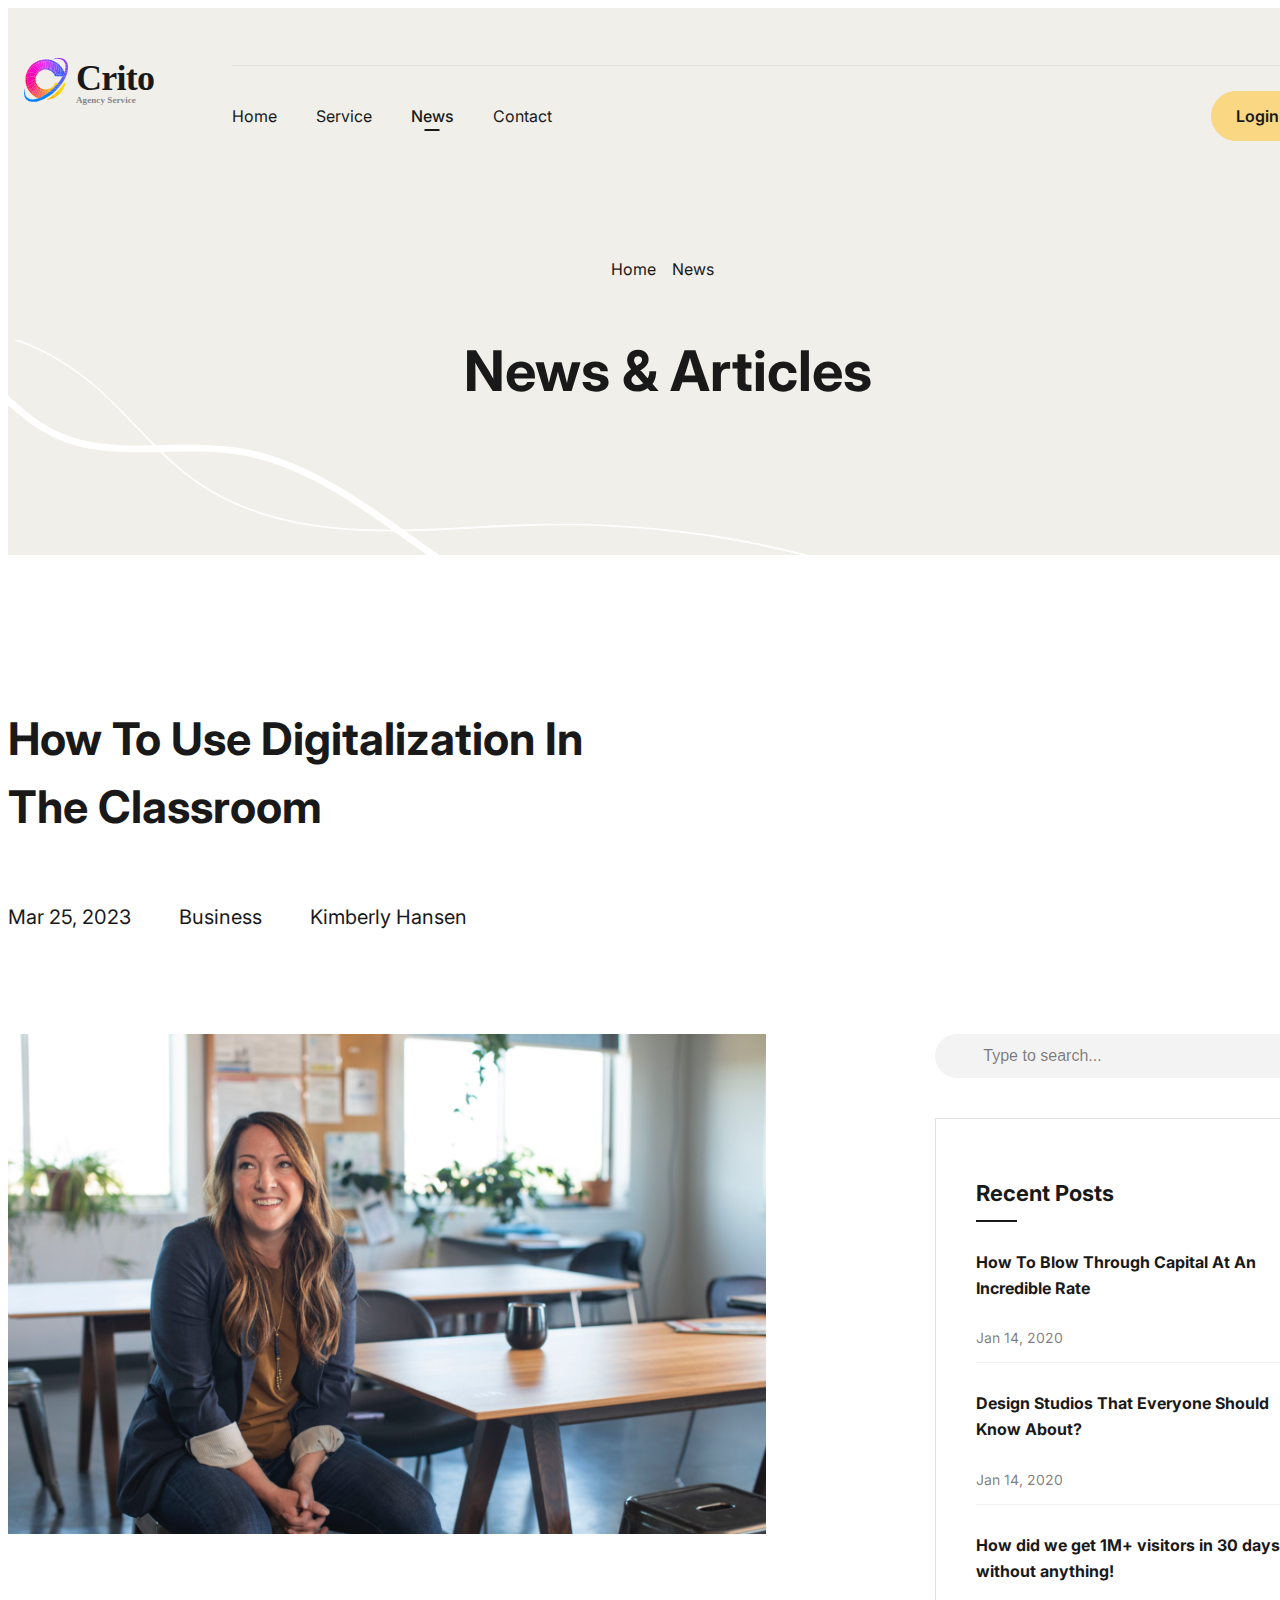
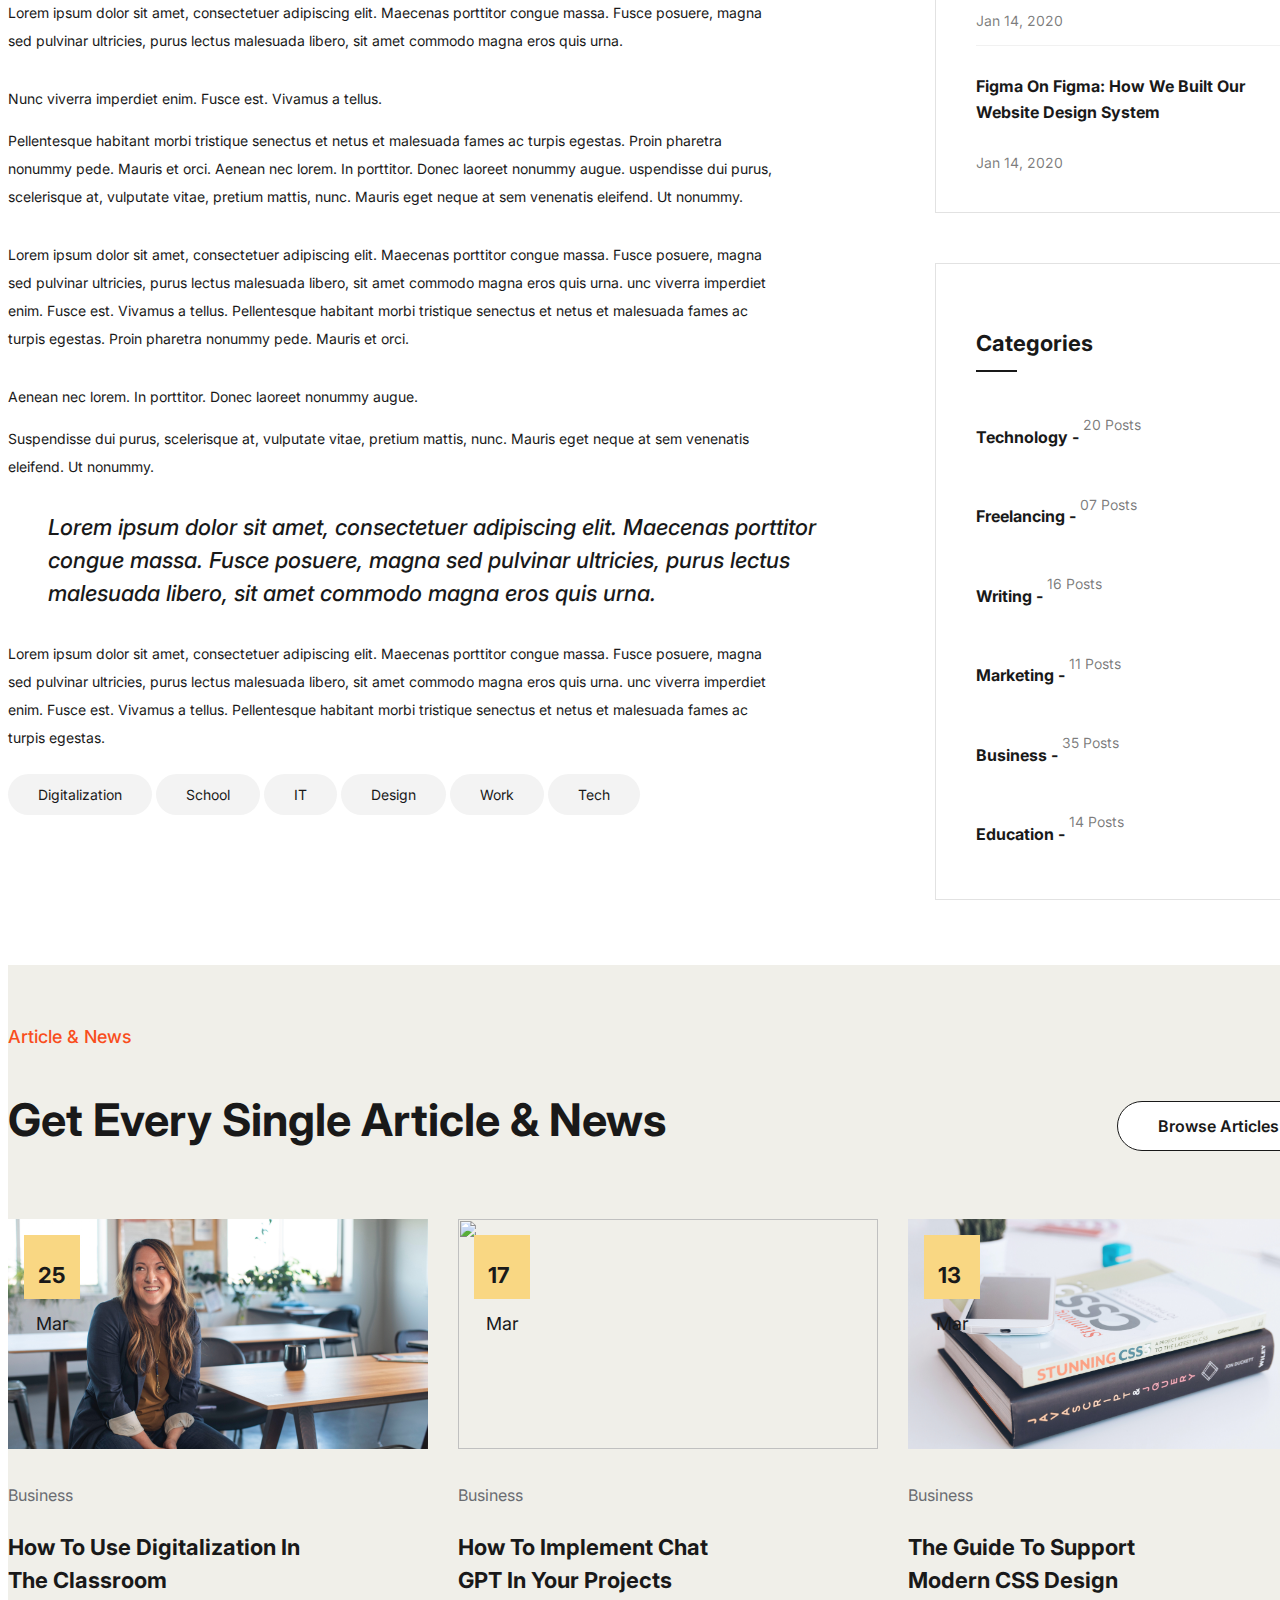
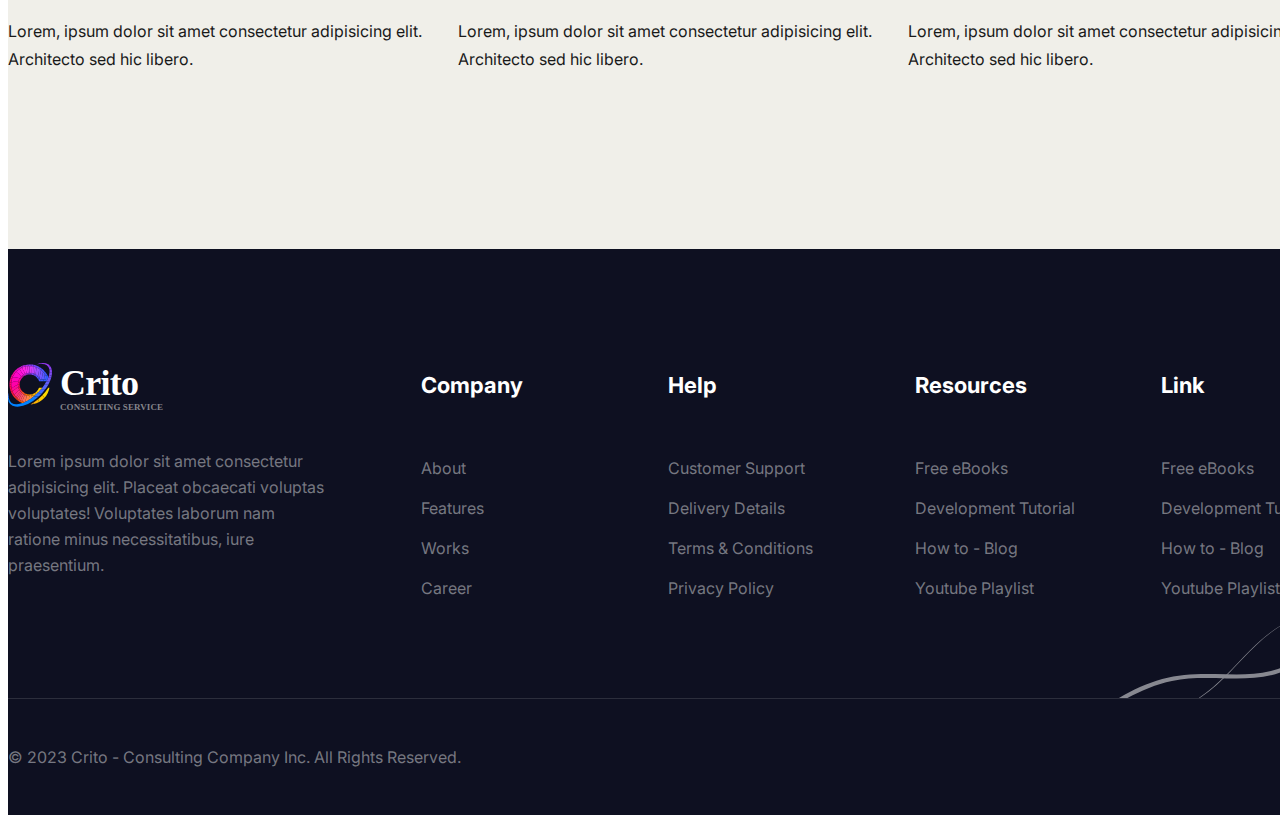
==== html/25-mar-article.html @ 427573bf "Några ändringar i home.html, större delen av news.html och 25-mar-article.html gjord, påbörjan av co" ====
<!DOCTYPE html>
<html lang="sv-se">
<head>
    <meta charset="UTF-8">
    <meta name="viewport" content="width=device-width, initial-scale=1.0">
    <script src="https://kit.fontawesome.com/41c8b474e2.js" crossorigin="anonymous"></script>
    <link href="https://cdn.jsdelivr.net/npm/bootstrap@5.3.2/dist/css/bootstrap.min.css" rel="stylesheet" integrity="sha384-T3c6CoIi6uLrA9TneNEoa7RxnatzjcDSCmG1MXxSR1GAsXEV/Dwwykc2MPK8M2HN" crossorigin="anonymous">
    <script src="https://cdn.jsdelivr.net/npm/bootstrap@5.3.2/dist/js/bootstrap.bundle.min.js" integrity="sha384-C6RzsynM9kWDrMNeT87bh95OGNyZPhcTNXj1NW7RuBCsyN/o0jlpcV8Qyq46cDfL" crossorigin="anonymous"></script>    
    <link href="/css/style.css" rel="stylesheet">
    <title>Crito</title>
</head>
<body>
    <div class="wrapper-grid">

        <!-- Header section -->
        <header>
            <div class="container">
                <a href="home.html"><img src="/images/logotype.svg"></a>
                <button class="menu-bars"><i class="fa-solid fa-bars-staggered"></i></button>
                <div class="menu">
                    <div class="top-menu">
                        <div class="contact-information">
                            <div class="contact-box">
                                <i class="fa-regular fa-phone-volume"></i>
                                +46 (8) 121 470 50
                            </div>
                            <div class="contact-box">
                                <i class="fa-regular fa-envelope"></i>
                                info@crito.com
                            </div>
                            <div class="contact-box last">
                                <i class="fa-regular fa-location-dot"></i>
                                Sveavägen 31, 111 34 STOCKHOLM
                            </div>
                        </div>
                        <div class="social-media">
                            <a href="https://facebook.com" target="blank"><i class="fa-brands fa-facebook"></i></a>
                            <a href="https://twitter.com" target="blank"><i class="fa-brands fa-x-twitter"></i></a>
                            <a href="https://instagram.com" target="blank"><i class="fa-brands fa-instagram"></i></a>
                            <a href="https://linkedin.com" target="blank"><i class="fa-brands fa-linkedin"></i></a>
                        </div>
                    </div>
                    <div class="main-menu">
                        <nav>
                            <a href="home.html">Home</a>
                            <a href="service.html">Service</a>
                            <a class="active" href="news.html">News</a>
                            <a href="contact.html">Contact</a>
                        </nav>
                        <a class="btn-yellow" href="login.html">Login <i class="fa-regular fa-arrow-up-right"></i></a>
                    </div>
                </div>
            </div>
        </header>

        <main>

            <section class="breadcrumb">
                <img class="background-lines" src="/images/background-lines.svg" alt="">
                <nav>
                    <a href="home.html">Home</a>
                    <a href="news.html">News</a>
                </nav>
                <h1>News & Articles</h1>
            </section>

            <section class="article">
                <div class="container">
                    <h1>How To Use Digitalization In The Classroom</h1>

                    <div class="article-info">
                        <h4>Mar 25, 2023</h4>
                        <i class="fa-solid fa-circle"></i>
                        <h4>Business</h4>
                        <i class="fa-solid fa-circle"></i>
                        <h4>Kimberly Hansen</h4>
                    </div>

                    <div class="article-blog">
                        <div class="article-left">
                            <img src="/images/linkedin-sales-solutions-Mis5fyJi7Q0-unsplash.jpg" alt="">
                            <p>Lorem ipsum dolor sit amet, consectetuer adipiscing elit. Maecenas porttitor congue massa. Fusce posuere, magna sed pulvinar ultricies, purus lectus malesuada libero, sit amet commodo magna eros quis urna.</p>
                            <p class="nospace">Nunc viverra imperdiet enim. Fusce est. Vivamus a tellus.</p>
                            <p>Pellentesque habitant morbi tristique senectus et netus et malesuada fames ac turpis egestas. Proin pharetra nonummy pede. Mauris et orci. Aenean nec lorem. In porttitor. Donec laoreet nonummy augue. uspendisse dui purus, scelerisque at, vulputate vitae, pretium mattis, nunc. Mauris eget neque at sem venenatis eleifend. Ut nonummy.</p>
                            <p>Lorem ipsum dolor sit amet, consectetuer adipiscing elit. Maecenas porttitor congue massa. Fusce posuere, magna sed pulvinar ultricies, purus lectus malesuada libero, sit amet commodo magna eros quis urna. unc viverra imperdiet enim. Fusce est. Vivamus a tellus. Pellentesque habitant morbi tristique senectus et netus et malesuada fames ac turpis egestas. Proin pharetra nonummy pede. Mauris et orci.</p>
                            <p class="nospace">Aenean nec lorem. In porttitor. Donec laoreet nonummy augue.</p>
                            <p>Suspendisse dui purus, scelerisque at, vulputate vitae, pretium mattis, nunc. Mauris eget neque at sem venenatis eleifend. Ut nonummy.</p>
                            <div class="citat">
                                <i class="fa-sharp fa-solid fa-quote-left fa-flip-vertical"></i>
                                <h2>Lorem ipsum dolor sit amet, consectetuer adipiscing elit. Maecenas porttitor congue massa. Fusce posuere, magna sed pulvinar ultricies, purus lectus malesuada libero, sit amet commodo magna eros quis urna.</h2>
                            </div>
                            <p>Lorem ipsum dolor sit amet, consectetuer adipiscing elit. Maecenas porttitor congue massa. Fusce posuere, magna sed pulvinar ultricies, purus lectus malesuada libero, sit amet commodo magna eros quis urna. unc viverra imperdiet enim. Fusce est. Vivamus a tellus. Pellentesque habitant morbi tristique senectus et netus et malesuada fames ac turpis egestas.</p>
                            <div class="tags">
                                <a class="btn-grey" href="#">Digitalization</a>
                                <a class="btn-grey" href="#">School</a>
                                <a class="btn-grey" href="#">IT</a>
                                <a class="btn-grey" href="#">Design</a>
                                <a class="btn-grey" href="#">Work</a>
                                <a class="btn-grey" href="#">Tech</a>
                            </div>
                        </div>
                        
                        <div class="article-right">
                            <form class="searchbox">
                                <i class="fa-sharp fa-solid fa-magnifying-glass"></i>
                                <input type="text" placeholder="Type to search...">
                            </form>

                            <div class="recent-box">
                                <h2>Recent Posts</h2>
                                <div class="line"></div>
                                <div class="post">
                                    <h5>How To Blow Through Capital At An Incredible Rate</h5>
                                    <p>Jan 14, 2020</p>
                                </div>
                                <div class="post">
                                    <h5>Design Studios That Everyone Should Know About?</h5>
                                    <p>Jan 14, 2020</p>
                                </div>
                                <div class="post">
                                    <h5>How did we get 1M+ visitors in 30 days without anything!</h5>
                                    <p>Jan 14, 2020</p>
                                </div>
                                <div class="post last">
                                    <h5>Figma On Figma: How We Built Our Website Design System</h5>
                                    <p>Jan 14, 2020</p>
                                </div>
                            </div>

                            <div class="categories-box">
                                <h2>Categories</h2>
                                <div class="line"></div>
                                <div class="category">
                                    <h5>Technology -</h5>
                                    <p>20 Posts</p>
                                </div>
                                <div class="category">
                                    <h5>Freelancing -</h5>
                                    <p>07 Posts</p>
                                </div>
                                <div class="category">
                                    <h5>Writing -</h5>
                                    <p>16 Posts</p>
                                </div>
                                <div class="category">
                                    <h5>Marketing -</h5>
                                    <p>11 Posts</p>
                                </div>
                                <div class="category">
                                    <h5>Business -</h5>
                                    <p>35 Posts</p>
                                </div>
                                <div class="category">
                                    <h5>Education -</h5>
                                    <p>14 Posts</p>
                                </div>

                            </div>
                        </div>
                    </div>
                </div>
            </section>

            <section class="article-news">
                <div class="container">
                    <h3>Article & News</h3>
                    <div class="browse">
                        <h1>Get Every Single Article & News</h1>
                        <a class="btn-transparent" href="news.html" target="blank">Browse Articles<i class="fa-regular fa-arrow-up-right"></i></a>
                    </div>
    
                    <div class="articles">
                        <a href="25-mar-article.html"><div class="news">
                            <div class="img-date">
                                <div class="image">
                                    <img src="/images/linkedin-sales-solutions-Mis5fyJi7Q0-unsplash.jpg" alt="">
                                </div>
                                <div class="date-box">
                                    <div class="date">
                                        <h2>25</h2>
                                        <p>Mar</p>
                                    </div>
                                </div>
                            </div>
                            <h4>Business</h4>
                            <h2>How To Use Digitalization In The Classroom</h2>
                            <p>Lorem, ipsum dolor sit amet consectetur adipisicing elit. Architecto sed hic libero.</p>
                        </div></a>
    
                        <a href="25-mar-article.html"><div class="news">
                             <div class="img-date">
                                <div class="image">
                                    <img src="/images/emiliano-vittoriosi-vEN1bsdSjxM-unsplash.jpg" alt="">
                                </div>
                                <div class="date-box">
                                    <div class="date">
                                        <h2>17</h2>
                                        <p>Mar</p>
                                    </div>
                                </div>
                            </div>
                            <h4>Business</h4>
                            <h2>How To Implement Chat GPT In Your Projects</h2>
                            <p>Lorem, ipsum dolor sit amet consectetur adipisicing elit. Architecto sed hic libero.</p>
                        </div></a>
    
                        <a href="25-mar-article.html"><div class="news">
                             <div class="img-date">
                                <div class="image">
                                    <img src="/images/kobu-agency-ipARHaxETRk-unsplash.jpg" alt="">
                                </div>
                                <div class="date-box">
                                    <div class="date">
                                        <h2>13</h2>
                                        <p>Mar</p>
                                    </div>
                                </div>
                            </div>
                            <h4>Business</h4>
                            <h2>The Guide To Support Modern CSS Design</h2>
                            <p>Lorem, ipsum dolor sit amet consectetur adipisicing elit. Architecto sed hic libero.</p>
                        </div></a>
                    </div>
    
                    <div class="dots">
                        <a class="active" href="#"><i class="fa-solid fa-circle"></i></a>
                        <a href="#"><i class="fa-solid fa-circle"></i></a>
                        <a href="#"><i class="fa-solid fa-circle"></i></a>
                        <a href="#"><i class="fa-solid fa-circle"></i></a>
                        <a href="#"><i class="fa-solid fa-circle"></i></a>
                    </div>
    
                </div>
            </section>

        </main>
        
        <footer>
            <div class="top-menu">
                <img class="background-lines" src="/images/background-lines-white-right.svg" alt="">
                <div class="container">
                    <div class="info">
                        <a href="home.html"><img src="/images/logotype-white.svg" alt=""></a>
                        <p>Lorem ipsum dolor sit amet consectetur adipisicing elit. Placeat obcaecati voluptas voluptates! Voluptates laborum nam ratione minus necessitatibus, iure praesentium.</p>
                    </div>

                    <div class="links">
                        <h2>Company</h2>
                        <a href="#">About</a>
                        <a href="#">Features</a>
                        <a href="#">Works</a>
                        <a href="#">Career</a>
                    </div>

                    <div class="links">
                        <h2>Help</h2>
                        <a href="#">Customer Support</a>
                        <a href="#">Delivery Details</a>
                        <a href="#">Terms & Conditions</a>
                        <a href="#">Privacy Policy</a>
                    </div>

                    <div class="links">
                        <h2>Resources</h2>
                        <a href="#">Free eBooks</a>
                        <a href="#">Development Tutorial</a>
                        <a href="#">How to - Blog</a>
                        <a href="#">Youtube Playlist</a>
                    </div>

                    <div class="links">
                        <h2>Link</h2>
                        <a href="#">Free eBooks</a>
                        <a href="#">Development Tutorial</a>
                        <a href="#">How to - Blog</a>
                        <a href="#">Youtube Playlist</a>
                    </div>
                </div>
            </div>

            <div class="bottom-menu">
                <div class="container">
                    <p>&copy; 2023 Crito - Consulting Company Inc. All Rights Reserved.</p>
                    <div class="social-media">
                        <a href="https://facebook.com" target="blank"><i class="fa-brands fa-facebook"></i></a>
                        <a href="https://twitter.com" target="blank"><i class="fa-brands fa-x-twitter"></i></a>
                        <a href="https://instagram.com" target="blank"><i class="fa-brands fa-instagram"></i></a>
                        <a href="https://linkedin.com" target="blank"><i class="fa-brands fa-linkedin"></i></a>
                    </div>
                </div>
            </div>
        </footer>
    </div>
</body>
</html>
---- css/style.css ----
@import url("https://fonts.googleapis.com/css2?family=Inter:wght@300;400;500;600;700;800;900&display=swap");
@import url("https://fonts.googleapis.com/css2?family=Inter:wght@300;400;500;600;700;800;900&display=swap");
html, body {
  color: #191919;
  font-family: "Inter", sans-serif;
  font-size: 16px;
  font-weight: 400;
  line-height: 1.5;
}
html h1, body h1 {
  font-size: 45px;
  font-weight: 700;
}
html h2, body h2 {
  font-size: 22px;
  font-weight: 700;
}
html h3, body h3 {
  color: #F94D1C;
  font-size: 18px;
  font-weight: 500;
}

.wrapper-grid {
  height: 100vh;
  display: grid;
  grid-template-columns: 1fr;
  grid-template-rows: auto 1fr auto;
}

.btn-yellow {
  background-color: #f9d783;
  border: 1px solid #f9d783;
  border-color: #f9d783;
  border-radius: 40px;
  color: #191919;
  text-decoration: none;
  padding: 12px 24px;
  font-weight: 600;
}
.btn-yellow i {
  margin-left: 8px;
  font-size: 0.9em;
}
.btn-yellow:hover {
  background-color: #191919;
  border-color: #191919;
  color: #f9d783;
}

.btn-transparent {
  background-color: transparent;
  border: 1px solid #191919;
  border-color: #191919;
  border-radius: 40px;
  color: #191919;
  text-decoration: none;
  padding: 14px 24px;
  font-weight: 600;
}
.btn-transparent i {
  margin-left: 8px;
  font-size: 0.9em;
}
.btn-transparent:hover {
  background-color: #191919;
  border-color: #191919;
  color: #f0efe9;
}

.btn-black {
  background-color: #191919;
  border: 1px solid #191919;
  border-color: #191919;
  border-radius: 40px;
  color: #ffffff;
  text-decoration: none;
  padding: 14px 24px;
  font-weight: 400;
}
.btn-black i {
  margin-left: 8px;
  font-size: 0.9em;
}
.btn-black:hover {
  background-color: #f9d783;
  border-color: #f9d783;
  color: #191919;
}

header {
  background-color: #f0efe9;
  padding: 16px;
}
header .container {
  display: flex;
  align-items: center;
  justify-content: space-between;
  gap: 70px;
}
header .container .menu-bars {
  border: none;
  font-size: 25px;
  background-color: transparent;
}
@media (min-width: 992px) {
  header .container .menu-bars {
    display: none;
  }
}
header .container .menu {
  display: none;
  flex: 1;
}
@media (min-width: 992px) {
  header .container .menu {
    display: block;
  }
}
header .container .menu .top-menu {
  display: flex;
  justify-content: flex-end;
  align-items: center;
  border-bottom: 1px solid rgba(25, 25, 25, 0.062745098);
  padding-bottom: 10px;
}
@media (min-width: 1400px) {
  header .container .menu .top-menu {
    justify-content: space-between;
  }
}
header .container .menu .top-menu .contact-information {
  display: none;
  align-items: center;
}
@media (min-width: 1400px) {
  header .container .menu .top-menu .contact-information {
    display: flex;
  }
}
header .container .menu .top-menu .contact-information .contact-box {
  padding-right: 30px;
  margin-right: 30px;
  border-right: 1px solid rgba(25, 25, 25, 0.062745098);
  font-family: "Inter", sans-serif;
  font-size: 15px;
  font-weight: 300;
  line-height: 25px;
  font-style: normal;
  text-align: left;
  color: #191919;
}
header .container .menu .top-menu .contact-information .contact-box i {
  margin-right: 8px;
  font-size: 1.2em;
}
header .container .menu .top-menu .contact-information .contact-box.last {
  border: none;
}
header .container .menu .top-menu .social-media a {
  color: #191919;
  font-size: 1.3rem;
  margin-left: 18px;
}
header .container .menu .top-menu .social-media a:hover {
  color: #444444;
}
header .container .menu .main-menu {
  display: flex;
  justify-content: space-between;
  align-items: center;
  padding-top: 25px;
}
header .container .menu .main-menu nav a {
  display: inline-block;
  color: #191919;
  text-decoration: none;
  margin-right: 35px;
  position: relative;
}
header .container .menu .main-menu nav a.active {
  font-weight: 500;
}
header .container .menu .main-menu nav a.active::after, header .container .menu .main-menu nav a:hover::after {
  content: "";
  position: absolute;
  height: 2px;
  width: 15px;
  background-color: #191919;
  left: 50%;
  bottom: -3px;
  transform: translate(calc(50% - 15px));
}

.showcase {
  background-color: #f0efe9;
  position: relative;
  z-index: 0;
}
.showcase .background-lines {
  position: absolute;
  bottom: 0;
  left: 0;
  z-index: -1;
}
.showcase .container {
  display: flex;
  justify-content: space-between;
  align-items: center;
}
.showcase .container .content {
  padding-top: 40px;
  padding-bottom: 40px;
  text-align: center;
}
@media (min-width: 1200px) {
  .showcase .container .content {
    text-align: start;
  }
}
.showcase .container .content h1 {
  font-weight: 700;
  font-size: 40px;
}
@media (min-width: 1200px) {
  .showcase .container .content h1 {
    font-size: 86px;
  }
}
@media (min-width: 768px) {
  .showcase .container .content h1 {
    font-size: 70px;
  }
}
.showcase .container .content p {
  font-size: 16px;
  padding-top: 20px;
  padding-bottom: 40px;
  padding-left: 10px;
  padding-right: 10px;
}
@media (min-width: 768px) {
  .showcase .container .content p {
    font-size: 20px;
    padding-left: 0;
    padding-right: 0;
  }
}
.showcase .container .content a {
  margin-right: 0px;
  display: block;
  margin-bottom: 20px;
  padding: 18px 36px;
}
@media (min-width: 1200px) {
  .showcase .container .content a {
    margin-right: 10px;
    display: inline-block;
  }
}
.showcase .container img {
  display: none;
  margin-right: -50px;
}
@media (min-width: 1200px) {
  .showcase .container img {
    display: block;
  }
}

.sponsors {
  margin-top: 72px;
}
.sponsors .container {
  display: flex;
  justify-content: space-between;
}
.sponsors img {
  width: 224px;
  height: 88px;
}

.features {
  border: 1px solid rgba(25, 25, 25, 0.1254901961);
  margin-left: 200px;
  margin-right: 200px;
  margin-bottom: 120px;
  margin-top: 80px;
  padding-top: 80px;
  padding-bottom: 80px;
}
.features .container {
  display: flex;
}
.features .container .info h1 {
  margin-top: 18px;
  margin-bottom: 60px;
  width: 80%;
}
.features .container a {
  font-weight: 400;
  width: 50;
}
.features .container .btn-yellow {
  padding: 19px 176px;
}
.features .container i {
  font-size: 14px;
}
.features .container .info-side {
  display: grid;
  grid-template-columns: repeat(2, 1fr);
  gap: 60px;
  margin-right: 100px;
}
.features .container .info-side .content-box i {
  font-size: 30px;
}
.features .container .info-side .content-box h2 {
  margin-top: 28px;
  margin-bottom: 19px;
}

.about-company {
  margin-bottom: 120px;
  display: flex;
  position: relative;
  z-index: 0;
}
.about-company .founder-box {
  width: 368px;
  height: 180px;
  background-color: #beebff;
  position: absolute;
  bottom: 40px;
  left: 300px;
  z-index: 1;
  padding: 33px 24px;
}
.about-company .founder-box .founder-info h2, .about-company .founder-box .founder-info h3 {
  display: inline;
}
.about-company .founder-box .founder-info p {
  margin-top: 20px;
  width: 100%;
}
.about-company .founder {
  margin-left: 200px;
  margin-right: 200px;
}
.about-company .founder img {
  width: 533px;
  height: 615px;
  -o-object-fit: cover;
     object-fit: cover;
  margin-left: 155px;
}
.about-company .about {
  margin-right: 220px;
}
.about-company .about h3 {
  margin-bottom: 18px;
}
.about-company .about h1 {
  margin-bottom: 37px;
  width: 90%;
}
.about-company .about p {
  line-height: 32px;
  margin-bottom: 35px;
  width: 82%;
}
.about-company .about .buttons {
  margin-top: 87px;
  display: flex;
  align-items: center;
}
.about-company .about .buttons .btn-black {
  padding: 16px 36px;
}
.about-company .about .buttons .video-btn-text {
  text-decoration: none;
  color: #191919;
  margin-left: 25px;
  display: flex;
  align-items: center;
  margin-left: 40px;
}
.about-company .about .buttons .video-btn-text i {
  font-size: 40px;
  margin-right: 16px;
}
.about-company .about .buttons .video-btn-text span {
  font-size: 16px;
}
.about-company .about .buttons .video-btn-text:hover {
  color: #444444;
}

.our-services {
  background-color: #f0efe9;
  padding-top: 120px;
  padding-bottom: 120px;
  position: relative;
  z-index: 0;
}
.our-services .background-lines {
  position: absolute;
  bottom: 0;
  right: 0;
  z-index: -1;
}
.our-services .container h1 {
  margin-top: 18px;
  width: 40%;
}
.our-services .container .info-cards {
  margin-top: 48px;
  margin-bottom: 48px;
  display: flex;
  justify-content: space-between;
}
.our-services .container .info-cards .cards {
  background-color: #FFFFFF;
  width: 308px;
  height: 333px;
  padding: 30px;
}
.our-services .container .info-cards .cards p {
  margin-top: 16px;
  margin-bottom: 40px;
  line-height: 28px;
}
.our-services .container .info-cards .cards .btn-arrow {
  background-color: #191919;
  color: #ffffff;
  font-size: 24px;
  border-radius: 50%;
  padding: 15px 23px;
  float: right;
}
.our-services .container .info-cards .cards .btn-arrow:hover {
  background-color: #f9d783;
  color: #191919;
}
.our-services .container .info-cards .cards:hover {
  background-color: #f9d783;
}
.our-services .container .info-cards .cards:hover .btn-arrow:hover {
  background-color: #ffffff;
  color: #191919;
}
.our-services .bottom {
  display: flex;
  justify-content: center;
}
.our-services .bottom .btn-transparent {
  padding: 16px 35px;
}
.our-services .bottom .btn-transparent i {
  margin-left: 15px;
  font-size: 16px;
}

.why-choose-us {
  margin-bottom: 120px;
  position: relative;
  z-index: 0;
}
.why-choose-us .background-box {
  width: 1057px;
  height: 425px;
  background-color: #f0efe9;
  position: absolute;
  bottom: 0;
  right: 0;
  z-index: -1;
}
.why-choose-us .container {
  display: flex;
}
.why-choose-us .container .why {
  margin-top: 60px;
}
.why-choose-us .container .why h1 {
  margin-top: 18px;
  margin-bottom: 30px;
  width: 65%;
}
.why-choose-us .container .why .icon {
  display: flex;
  margin-top: 20px;
}
.why-choose-us .container .why .icon .text {
  margin-left: 24px;
  margin-top: 15px;
}
.why-choose-us .container .picture {
  margin-top: 90px;
}
.why-choose-us .container .picture img {
  width: 645px;
  height: 505px;
  -o-object-fit: cover;
     object-fit: cover;
}

.project-case {
  display: flex;
  flex-direction: column;
  margin-bottom: 90px;
}
.project-case .container h3, .project-case .container h1 {
  text-align: center;
}
.project-case .container h1 {
  margin-top: 18px;
  margin-bottom: 100px;
}
.project-case .container .grid {
  display: grid;
  grid-template-columns: repeat(2, 1fr);
  grid-template-rows: repeat(2, 1fr);
  row-gap: 50px;
  -moz-column-gap: 30px;
       column-gap: 30px;
}
.project-case .container .grid .content-box {
  display: flex;
  flex-direction: column;
}
.project-case .container .grid .content-box img {
  max-width: 645px;
  max-height: 311px;
  -o-object-fit: cover;
     object-fit: cover;
}
.project-case .container .grid .content-box h2 {
  margin-top: 35px;
  border-bottom: 2px solid rgba(25, 25, 25, 0.062745098);
  padding-bottom: 18px;
}
.project-case .container .grid .content-box a {
  text-decoration: none;
  color: #191919;
  align-self: flex-end;
  margin-right: 16px;
  margin-top: 35px;
}
.project-case .container .grid .content-box a i {
  margin-left: 10px;
  font-size: 14px;
}
.project-case .container .grid .content-box a:hover {
  color: #444444;
}
.project-case .btn-black {
  margin-top: 70px;
  padding: 16px 36px;
  align-self: center;
}

.meet-team {
  background-color: #f9d783;
  padding-top: 120px;
  padding-bottom: 90px;
}
.meet-team .container .browse {
  display: flex;
  justify-content: space-between;
  align-items: center;
  margin-bottom: 100px;
}
.meet-team .container .browse h1 {
  margin-top: 18px;
}
.meet-team .container .browse .btn-transparent {
  padding: 14px 40px;
}
.meet-team .container .browse .btn-transparent:hover {
  color: #f9d783;
}
.meet-team .container .team {
  display: flex;
  justify-content: space-between;
}
.meet-team .container .team .members {
  display: flex;
  flex-direction: column;
  margin-bottom: 50px;
}
.meet-team .container .team .members img {
  width: 308px;
  height: 420px;
  -o-object-fit: cover;
     object-fit: cover;
}
.meet-team .container .team .members h2 {
  margin-top: 28px;
  margin-bottom: 12px;
}
.meet-team .container .dots {
  display: flex;
  justify-content: center;
}
.meet-team .container .dots a {
  color: rgba(25, 25, 25, 0.1254901961);
  margin: 10px;
}
.meet-team .container .dots a i {
  font-size: 12px;
}
.meet-team .container .dots a:hover {
  color: #191919;
}
.meet-team .container .dots .active {
  color: #191919;
}

.testimonial {
  background-color: #f9d783;
  padding-bottom: 120px;
}
.testimonial .white-box {
  background-color: #ffffff;
  margin: 0px 200px;
}
.testimonial .container {
  padding-top: 120px;
  padding-bottom: 120px;
  display: flex;
  flex-direction: column;
}
.testimonial .container h3, .testimonial .container h1 {
  text-align: center;
}
.testimonial .container h1 {
  margin-top: 18px;
}
.testimonial .container .reviews {
  display: flex;
  justify-content: space-around;
  gap: 110px;
  margin: 0px 30px;
}
.testimonial .container .reviews .client {
  margin-top: 90px;
}
.testimonial .container .reviews .client i {
  color: #F94D1C;
  font-size: 14px;
  margin-bottom: 26px;
}
.testimonial .container .reviews .client p {
  line-height: 34px;
}
.testimonial .container .reviews .client .parent {
  display: flex;
  margin-top: 36px;
}
.testimonial .container .reviews .client .parent img {
  width: 70px;
  height: 70px;
  -o-object-fit: cover;
     object-fit: cover;
  border: 2px solid #ffffff;
  border-radius: 50%;
}
.testimonial .container .reviews .client .child {
  margin-left: 16px;
  margin-top: 10px;
}
.testimonial .container .reviews .client .child h4 {
  font-size: 16px;
  color: #F94D1C;
}
.testimonial .container .btn-black {
  align-self: center;
  margin-top: 90px;
  padding: 14px 36px;
}

.article-news {
  padding-top: 120px;
  padding-bottom: 90px;
}
.article-news .container {
  display: flex;
  flex-direction: column;
}
.article-news .container .browse {
  display: flex;
  justify-content: space-between;
  align-items: center;
}
.article-news .container .browse h1 {
  margin-top: 18px;
}
.article-news .container .browse .btn-transparent {
  padding: 14px 40px;
}
.article-news .container .articles {
  margin-top: 35px;
  display: flex;
  justify-content: space-between;
  -moz-column-gap: 30px;
       column-gap: 30px;
}
.article-news .container .articles a {
  text-decoration: none;
}
.article-news .container .articles a h2, .article-news .container .articles a p {
  color: #191919;
}
.article-news .container .articles .news .img-date {
  position: relative;
}
.article-news .container .articles .news .img-date .image img {
  width: 420px;
  height: 230px;
  -o-object-fit: cover;
     object-fit: cover;
}
.article-news .container .articles .news .img-date .date-box {
  background-color: #f9d783;
  width: 56px;
  height: 64px;
  position: absolute;
  top: 16px;
  left: 16px;
  display: flex;
  justify-content: center;
}
.article-news .container .articles .news .img-date .date-box .date {
  padding: 6px;
}
.article-news .container .articles .news .img-date .date-box .date h2 {
  margin-bottom: 0;
  padding-left: 3px;
}
.article-news .container .articles .news .img-date .date-box .date p {
  font-size: 18px;
  padding-left: 1px;
}
.article-news .container .articles .news h4 {
  margin-top: 28px;
  margin-bottom: 24px;
  font-size: 16px;
  font-weight: 400;
  color: #6A6C71;
}
.article-news .container .articles .news h2 {
  width: 70%;
  margin-bottom: 20px;
}
.article-news .container .articles .news p {
  line-height: 28px;
}
.article-news .container .articles .news:hover h2, .article-news .container .articles .news:hover p {
  color: #505050;
}
.article-news .container .dots {
  display: flex;
  justify-content: center;
  margin-top: 70px;
}
.article-news .container .dots a {
  color: rgba(25, 25, 25, 0.1254901961);
  margin: 10px;
}
.article-news .container .dots a i {
  font-size: 12px;
}
.article-news .container .dots a:hover {
  color: #191919;
}
.article-news .container .dots .active {
  color: #191919;
}

.signup {
  background-color: #f0efe9;
  padding-top: 100px;
  padding-bottom: 100px;
  position: relative;
}
.signup .background-lines {
  position: absolute;
  bottom: 55px;
  right: 0;
}
.signup .container .column {
  display: flex;
  justify-content: space-between;
  align-items: center;
}
.signup .container .subscribe input {
  border-radius: 25px;
  padding: 16px 36px;
  border: none;
  outline: none;
  margin-right: 16px;
}
.signup .container .subscribe .btn-yellow {
  padding: 16px 36px;
}

.breadcrumb {
  background-color: #f0efe9;
  padding-top: 100px;
  padding-bottom: 105px;
  position: relative;
  display: flex;
  flex-direction: column;
  justify-content: center;
  align-items: center;
}
.breadcrumb img {
  position: absolute;
  bottom: 0;
  left: 0;
}
.breadcrumb nav {
  padding-bottom: 10px;
}
.breadcrumb nav a {
  text-decoration: none;
  color: #191919;
  padding-right: 12px;
}
.breadcrumb h1 {
  font-weight: 700;
  font-size: 56px;
}

.news-articles {
  padding-top: 130px;
  padding-bottom: 85px;
}
.news-articles .container {
  display: none;
  display: flex;
  flex-direction: column;
}
.news-articles .container .articles {
  margin-top: 35px;
  margin-bottom: 100px;
  display: grid;
  grid-template-columns: repeat(3, 1fr);
  grid-template-rows: repeat(3, 1fr);
  grid-column-gap: 30px;
  grid-row-gap: 60px;
}
.news-articles .container .articles a {
  text-decoration: none;
}
.news-articles .container .articles a h2, .news-articles .container .articles a p {
  color: #191919;
}
.news-articles .container .articles .news .img-date {
  position: relative;
}
.news-articles .container .articles .news .img-date .image img {
  width: 420px;
  height: 230px;
  -o-object-fit: cover;
     object-fit: cover;
}
.news-articles .container .articles .news .img-date .date-box {
  background-color: #f9d783;
  width: 56px;
  height: 64px;
  position: absolute;
  top: 16px;
  left: 16px;
  display: flex;
  justify-content: center;
}
.news-articles .container .articles .news .img-date .date-box .date {
  padding: 12px;
}
.news-articles .container .articles .news .img-date .date-box .date h2 {
  margin-bottom: 0;
  padding-left: 3px;
  line-height: 20px;
}
.news-articles .container .articles .news .img-date .date-box .date p {
  font-size: 18px;
  padding-left: 1px;
}
.news-articles .container .articles .news h4 {
  margin-top: 28px;
  margin-bottom: 24px;
  font-size: 16px;
  font-weight: 400;
  color: #6A6C71;
}
.news-articles .container .articles .news h2 {
  width: 85%;
  margin-bottom: 20px;
  line-height: 33px;
}
.news-articles .container .articles .news p {
  line-height: 28px;
  width: 100%;
}
.news-articles .container .articles .news:hover h2, .news-articles .container .articles .news:hover p {
  color: #505050;
}
.news-articles .container .pagination {
  display: flex;
  justify-content: center;
  -moz-column-gap: 10px;
       column-gap: 10px;
}
.news-articles .container .pagination .btn-page {
  border: 1px solid #EAE9F2;
  border-radius: 5px;
  width: 38px;
  height: 38px;
  padding-top: 2px;
}
.news-articles .container .pagination a {
  text-decoration: none;
  color: #191919;
  text-align: center;
  font-size: 21px;
}
.news-articles .container .pagination a.active, .news-articles .container .pagination a:hover {
  background-color: #191919;
  border-color: #191919;
  color: #ffffff;
}

.signup {
  background-color: #f0efe9;
  padding-top: 100px;
  padding-bottom: 100px;
  position: relative;
}
.signup .background-lines {
  position: absolute;
  bottom: 55px;
  right: 0;
}
.signup .container .column {
  display: flex;
  justify-content: space-between;
  align-items: center;
}
.signup .container .subscribe input {
  border-radius: 25px;
  padding: 16px 36px;
  border: none;
  outline: none;
  margin-right: 16px;
}
.signup .container .subscribe .btn-yellow {
  padding: 16px 36px;
}

.breadcrumb {
  background-color: #f0efe9;
  padding-top: 100px;
  padding-bottom: 105px;
  position: relative;
  display: flex;
  flex-direction: column;
  justify-content: center;
  align-items: center;
}
.breadcrumb img {
  position: absolute;
  bottom: 0;
  left: 0;
}
.breadcrumb nav {
  padding-bottom: 10px;
}
.breadcrumb nav a {
  text-decoration: none;
  color: #191919;
  padding-right: 12px;
}
.breadcrumb h1 {
  font-weight: 700;
  font-size: 56px;
}

.article {
  padding-top: 120px;
  padding-bottom: 65px;
}
.article .container h1 {
  width: 45%;
  margin-bottom: 35px;
}
.article .container .article-info {
  padding-bottom: 75px;
  display: flex;
}
.article .container .article-info h4 {
  font-size: 20px;
  font-weight: 400;
}
.article .container .article-info i {
  padding: 8px 24px;
  font-size: 8px;
  color: #f9d783;
}
.article .container .article-blog {
  display: grid;
  grid-template-columns: 2fr 1fr;
  grid-template-rows: 1fr;
  grid-column-gap: 142px;
}
.article .container .article-blog .article-left img {
  width: 758px;
  height: 500px;
  -o-object-fit: cover;
     object-fit: cover;
  margin-bottom: 45px;
}
.article .container .article-blog .article-left p {
  font-size: 14px;
  line-height: 28px;
  width: 98%;
  margin-bottom: 30px;
}
.article .container .article-blog .article-left .nospace {
  margin-bottom: 0;
}
.article .container .article-blog .article-left .citat {
  position: relative;
}
.article .container .article-blog .article-left .citat i {
  position: absolute;
  font-size: 22px;
}
.article .container .article-blog .article-left .citat h2 {
  font-weight: 500;
  padding-left: 40px;
  font-style: italic;
  margin-bottom: 30px;
  width: 98%;
}
.article .container .article-blog .article-left .tags a {
  text-decoration: none;
  color: #191919;
  font-size: 14px;
}
.article .container .article-blog .article-left .tags .btn-grey {
  background-color: #f3f3f3;
  border-radius: 40px;
  padding: 12px 30px;
}
.article .container .article-blog .article-left .tags .btn-grey:hover {
  background-color: #dedede;
}
.article .container .article-blog .article-right .searchbox {
  background-color: #f3f3f3;
  display: flex;
  align-items: center;
  justify-content: flex-start;
  border-radius: 40px;
  padding: 12px 36px;
  margin-bottom: 40px;
}
.article .container .article-blog .article-right .searchbox i {
  color: #191919;
}
.article .container .article-blog .article-right .searchbox input {
  background-color: transparent;
  width: 100%;
  border: none;
  outline: none;
  font-size: 16px;
  margin-left: 10px;
}
.article .container .article-blog .article-right .searchbox input::-moz-placeholder {
  color: rgba(25, 25, 25, 0.5647058824);
}
.article .container .article-blog .article-right .searchbox input::placeholder {
  color: rgba(25, 25, 25, 0.5647058824);
}
.article .container .article-blog .article-right .recent-box {
  border: 1px solid rgba(25, 25, 25, 0.1254901961);
  padding: 40px 40px;
  padding-bottom: 25px;
}
.article .container .article-blog .article-right .recent-box .line {
  border-bottom: 2px solid #191919;
  width: 13%;
  margin-top: -8px;
  margin-bottom: 25px;
}
.article .container .article-blog .article-right .recent-box .post {
  border-bottom: 1px solid rgba(25, 25, 25, 0.062745098);
  margin-bottom: 20px;
}
.article .container .article-blog .article-right .recent-box .post h5 {
  font-size: 16px;
  font-weight: 700;
  line-height: 26px;
}
.article .container .article-blog .article-right .recent-box .post p {
  font-size: 14px;
  color: rgba(25, 25, 25, 0.5843137255);
}
.article .container .article-blog .article-right .recent-box .last {
  border-bottom: none;
  margin-bottom: 0;
}
.article .container .article-blog .article-right .categories-box {
  margin-top: 50px;
  border: 1px solid rgba(25, 25, 25, 0.1254901961);
  padding: 45px 40px;
  padding-bottom: 25px;
}
.article .container .article-blog .article-right .categories-box .line {
  border-bottom: 2px solid #191919;
  width: 13%;
  margin-top: -8px;
  margin-bottom: 25px;
}
.article .container .article-blog .article-right .categories-box .category {
  display: flex;
}
.article .container .article-blog .article-right .categories-box .category h5 {
  font-size: 16px;
  font-weight: 700;
  line-height: 26px;
  margin-right: 4px;
  color: #191919;
}
.article .container .article-blog .article-right .categories-box .category p {
  font-size: 14px;
  color: rgba(25, 25, 25, 0.5843137255);
  padding-top: 3px;
}

.article-news {
  padding-top: 40px;
  padding-bottom: 70px;
  background-color: #f0efe9;
}
.article-news .container {
  display: flex;
  flex-direction: column;
}
.article-news .container .browse {
  display: flex;
  justify-content: space-between;
  align-items: center;
}
.article-news .container .browse h1 {
  margin-top: 18px;
}
.article-news .container .browse .btn-transparent {
  background-color: #ffffff;
  padding: 12px 40px;
}
.article-news .container .browse .btn-transparent:hover {
  background-color: transparent;
  color: #191919;
}
.article-news .container .articles {
  margin-top: 35px;
  display: flex;
  justify-content: space-between;
  -moz-column-gap: 30px;
       column-gap: 30px;
}
.article-news .container .articles a {
  text-decoration: none;
}
.article-news .container .articles a h2, .article-news .container .articles a p {
  color: #191919;
}
.article-news .container .articles .news .img-date {
  position: relative;
}
.article-news .container .articles .news .img-date .image img {
  width: 420px;
  height: 230px;
  -o-object-fit: cover;
     object-fit: cover;
}
.article-news .container .articles .news .img-date .date-box {
  background-color: #f9d783;
  width: 56px;
  height: 64px;
  position: absolute;
  top: 16px;
  left: 16px;
  display: flex;
  justify-content: center;
}
.article-news .container .articles .news .img-date .date-box .date {
  padding: 6px;
}
.article-news .container .articles .news .img-date .date-box .date h2 {
  margin-bottom: 0;
  padding-left: 3px;
}
.article-news .container .articles .news .img-date .date-box .date p {
  font-size: 18px;
  padding-left: 1px;
}
.article-news .container .articles .news h4 {
  margin-top: 28px;
  margin-bottom: 24px;
  font-size: 16px;
  font-weight: 400;
  color: #6A6C71;
}
.article-news .container .articles .news h2 {
  width: 70%;
  margin-bottom: 20px;
}
.article-news .container .articles .news p {
  line-height: 28px;
}
.article-news .container .articles .news:hover h2, .article-news .container .articles .news:hover p {
  color: #505050;
}
.article-news .container .dots {
  display: flex;
  justify-content: center;
  margin-top: 70px;
}
.article-news .container .dots a {
  color: rgba(25, 25, 25, 0.1254901961);
  margin: 10px;
}
.article-news .container .dots a i {
  font-size: 12px;
}
.article-news .container .dots a:hover {
  color: #191919;
}
.article-news .container .dots .active {
  color: #191919;
}

.breadcrumb {
  background-color: #f0efe9;
  padding-top: 100px;
  padding-bottom: 105px;
  position: relative;
  display: flex;
  flex-direction: column;
  justify-content: center;
  align-items: center;
}
.breadcrumb img {
  position: absolute;
  bottom: 0;
  left: 0;
}
.breadcrumb nav {
  padding-bottom: 10px;
}
.breadcrumb nav a {
  text-decoration: none;
  color: #191919;
  padding-right: 12px;
}
.breadcrumb h1 {
  font-weight: 700;
  font-size: 56px;
}

.contact .container .contact-info {
  display: flex;
  justify-content: space-between;
}
.contact .container .contact-info .contact-box {
  border: 1px solid rgba(25, 25, 25, 0.1254901961);
}

footer {
  background-color: #0E1021;
  color: #ffffff;
  padding-top: 110px;
}
footer .top-menu {
  border-bottom: 1px solid rgba(255, 255, 255, 0.1254901961);
  position: relative;
}
footer .top-menu .background-lines {
  position: absolute;
  bottom: 0;
  right: 0;
}
footer .top-menu .container {
  display: grid;
  grid-template-columns: 2fr repeat(4, 1fr);
  grid-template-rows: 1fr;
  grid-column-gap: 80px;
  padding-bottom: 90px;
}
footer .top-menu .container img {
  width: 168px;
}
footer .top-menu .container .info p {
  width: 95%;
  margin-top: 30px;
  line-height: 26px;
  color: rgba(255, 255, 255, 0.4392156863);
}
footer .top-menu .container .links h2 {
  margin-top: 10px;
  margin-bottom: 46px;
}
footer .top-menu .container .links a {
  text-decoration: none;
  color: rgba(255, 255, 255, 0.4392156863);
  line-height: 40px;
  display: block;
}
footer .top-menu .container .links a:hover {
  color: rgba(255, 255, 255, 0.2666666667);
}
footer .bottom-menu {
  margin: 30px 0px;
}
footer .bottom-menu .container {
  display: flex;
  justify-content: space-between;
}
footer .bottom-menu .container p {
  color: rgba(255, 255, 255, 0.4392156863);
}
footer .bottom-menu .container .social-media a {
  color: #ffffff;
  margin-left: 18px;
  font-size: 16px;
}
footer .bottom-menu .container .social-media a:hover {
  color: rgba(255, 255, 255, 0.4392156863);
}
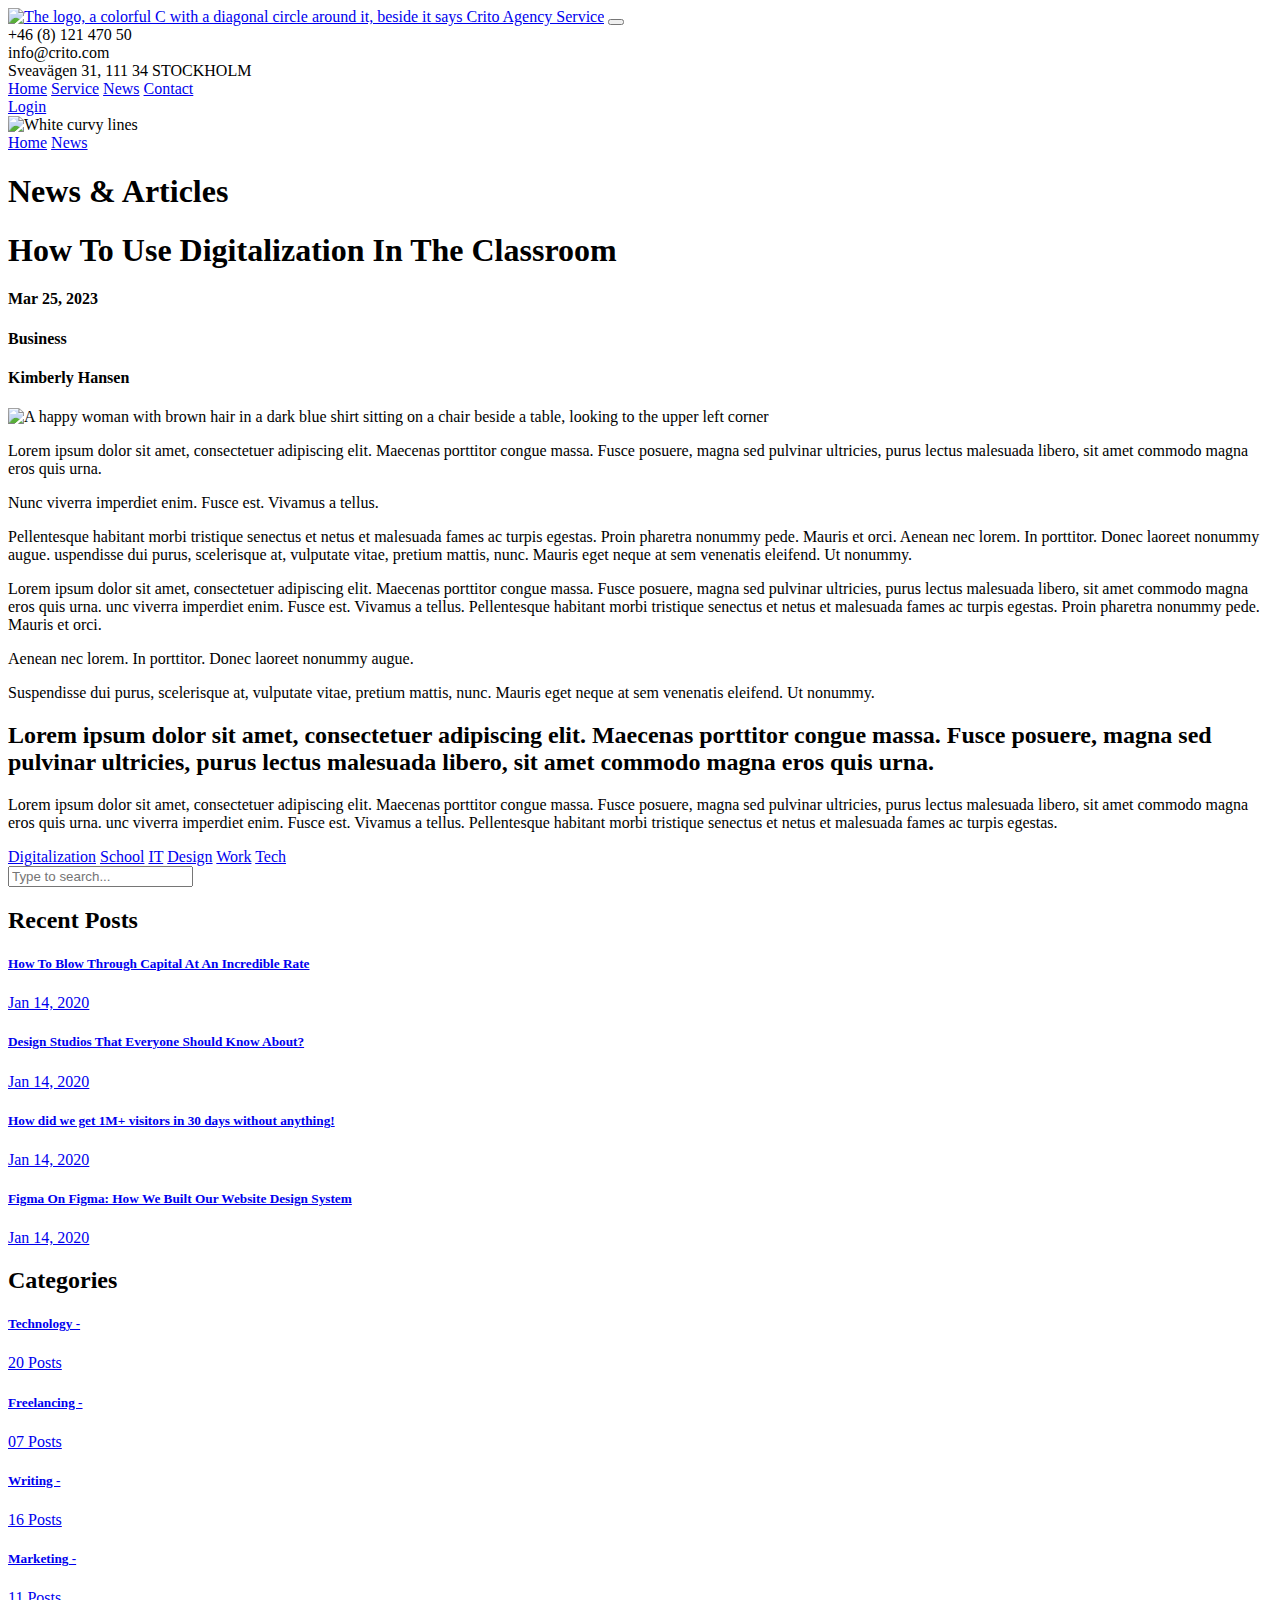
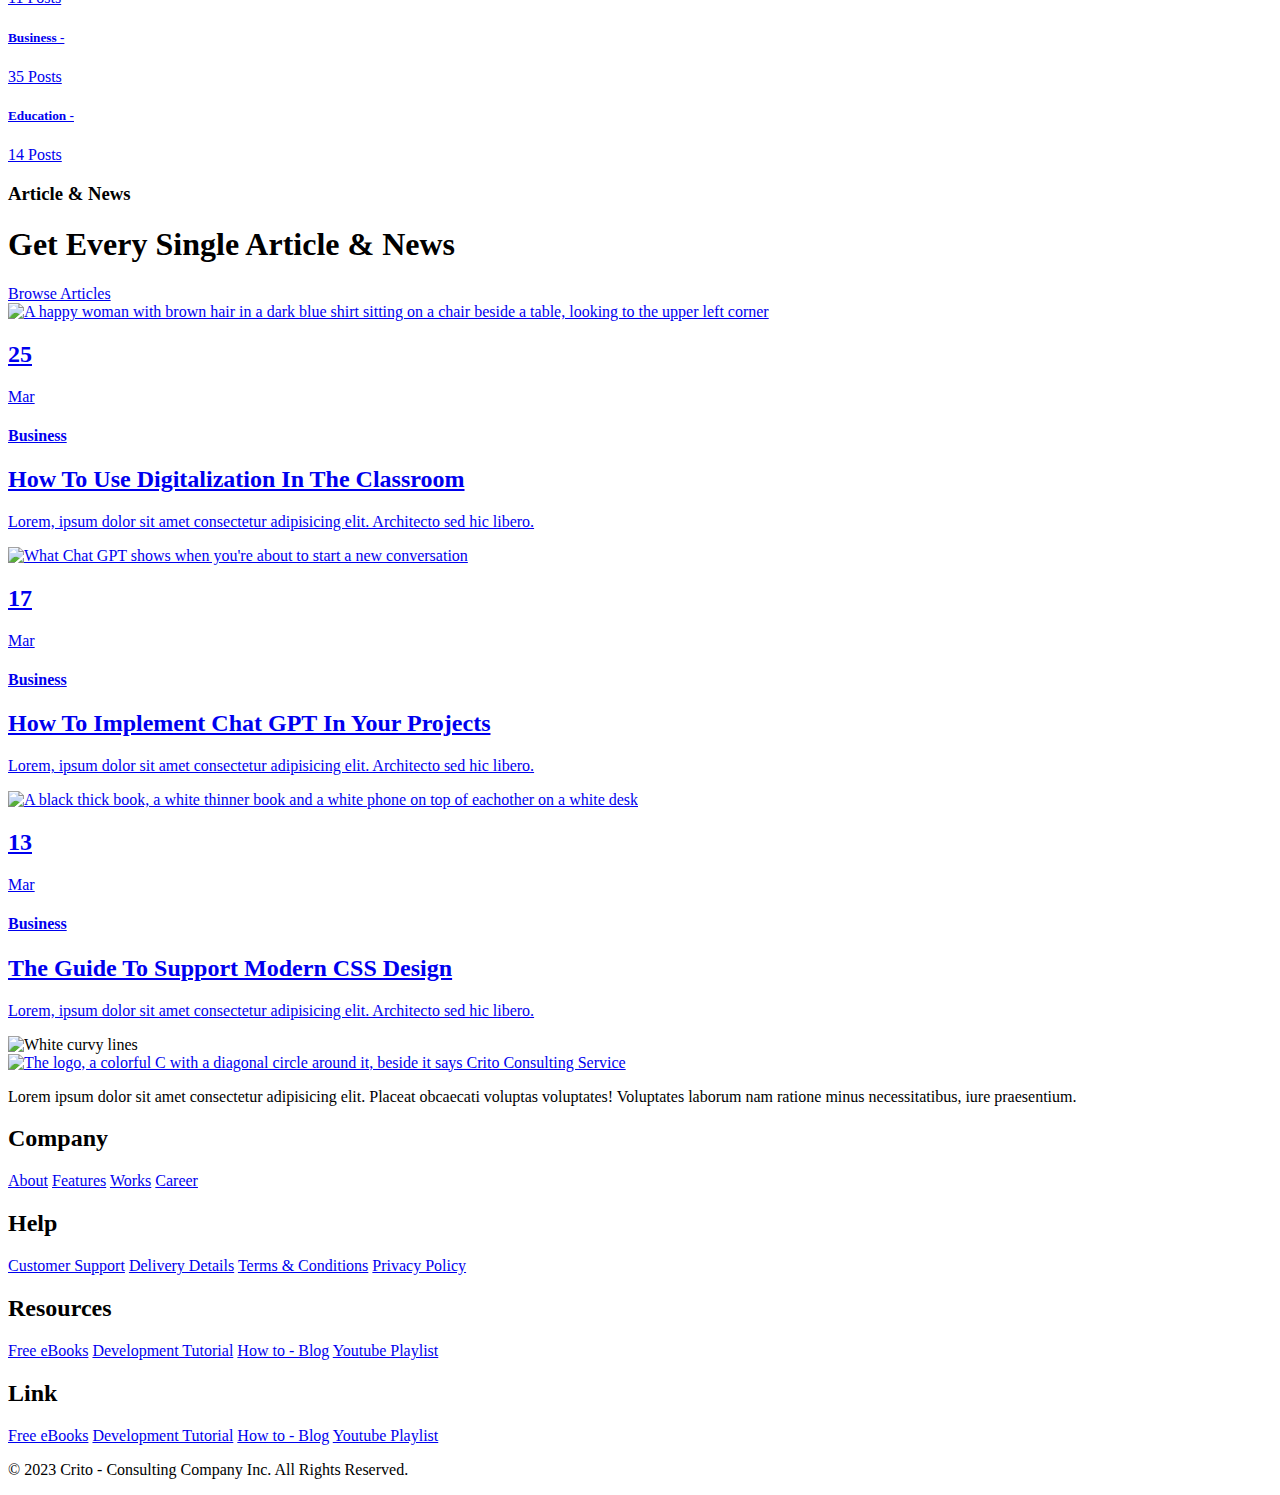
==== commit 4c77b130: "Gjort klart det sista på varje sida, lagt till kommentarer i html. Bara responsiva delen kvar" ====
--- a/html/25-mar-article.html
+++ b/html/25-mar-article.html
@@ -6,7 +6,7 @@
     <script src="https://kit.fontawesome.com/41c8b474e2.js" crossorigin="anonymous"></script>
     <link href="https://cdn.jsdelivr.net/npm/bootstrap@5.3.2/dist/css/bootstrap.min.css" rel="stylesheet" integrity="sha384-T3c6CoIi6uLrA9TneNEoa7RxnatzjcDSCmG1MXxSR1GAsXEV/Dwwykc2MPK8M2HN" crossorigin="anonymous">
     <script src="https://cdn.jsdelivr.net/npm/bootstrap@5.3.2/dist/js/bootstrap.bundle.min.js" integrity="sha384-C6RzsynM9kWDrMNeT87bh95OGNyZPhcTNXj1NW7RuBCsyN/o0jlpcV8Qyq46cDfL" crossorigin="anonymous"></script>    
-    <link href="/css/style.css" rel="stylesheet">
+    <link href="/html-css/css/style.css" rel="stylesheet">
     <title>Crito</title>
 </head>
 <body>
@@ -15,7 +15,7 @@
         <!-- Header section -->
         <header>
             <div class="container">
-                <a href="home.html"><img src="/images/logotype.svg"></a>
+                <a href="home.html"><img src="/html-css/images/logotype.svg" alt="The logo, a colorful C with a diagonal circle around it, beside it says Crito Agency Service"></a>
                 <button class="menu-bars"><i class="fa-solid fa-bars-staggered"></i></button>
                 <div class="menu">
                     <div class="top-menu">
@@ -55,8 +55,9 @@
 
         <main>
 
+            <!-- Breadcrumb section -->
             <section class="breadcrumb">
-                <img class="background-lines" src="/images/background-lines.svg" alt="">
+                <img class="background-lines" src="/html-css/images/background-lines.svg" alt="White curvy lines">
                 <nav>
                     <a href="home.html">Home</a>
                     <a href="news.html">News</a>
@@ -64,6 +65,7 @@
                 <h1>News & Articles</h1>
             </section>
 
+            <!-- Article section -->
             <section class="article">
                 <div class="container">
                     <h1>How To Use Digitalization In The Classroom</h1>
@@ -78,7 +80,7 @@
 
                     <div class="article-blog">
                         <div class="article-left">
-                            <img src="/images/linkedin-sales-solutions-Mis5fyJi7Q0-unsplash.jpg" alt="">
+                            <img src="/html-css/images/linkedin-sales-solutions-Mis5fyJi7Q0-unsplash.jpg" alt="A happy woman with brown hair in a dark blue shirt sitting on a chair beside a table, looking to the upper left corner">
                             <p>Lorem ipsum dolor sit amet, consectetuer adipiscing elit. Maecenas porttitor congue massa. Fusce posuere, magna sed pulvinar ultricies, purus lectus malesuada libero, sit amet commodo magna eros quis urna.</p>
                             <p class="nospace">Nunc viverra imperdiet enim. Fusce est. Vivamus a tellus.</p>
                             <p>Pellentesque habitant morbi tristique senectus et netus et malesuada fames ac turpis egestas. Proin pharetra nonummy pede. Mauris et orci. Aenean nec lorem. In porttitor. Donec laoreet nonummy augue. uspendisse dui purus, scelerisque at, vulputate vitae, pretium mattis, nunc. Mauris eget neque at sem venenatis eleifend. Ut nonummy.</p>
@@ -109,51 +111,51 @@
                             <div class="recent-box">
                                 <h2>Recent Posts</h2>
                                 <div class="line"></div>
-                                <div class="post">
+                                <a href="post.html"><div class="post">
                                     <h5>How To Blow Through Capital At An Incredible Rate</h5>
                                     <p>Jan 14, 2020</p>
-                                </div>
-                                <div class="post">
+                                </div></a>
+                                <a href="post.html"><div class="post">
                                     <h5>Design Studios That Everyone Should Know About?</h5>
                                     <p>Jan 14, 2020</p>
-                                </div>
-                                <div class="post">
+                                </div></a>
+                                <a href="post.html"><div class="post">
                                     <h5>How did we get 1M+ visitors in 30 days without anything!</h5>
                                     <p>Jan 14, 2020</p>
-                                </div>
-                                <div class="post last">
+                                </div></a>
+                                <a href="post.html"><div class="post last">
                                     <h5>Figma On Figma: How We Built Our Website Design System</h5>
                                     <p>Jan 14, 2020</p>
-                                </div>
+                                </div></a>
                             </div>
 
                             <div class="categories-box">
                                 <h2>Categories</h2>
                                 <div class="line"></div>
-                                <div class="category">
+                                <a href="categories.html"><div class="category">
                                     <h5>Technology -</h5>
                                     <p>20 Posts</p>
-                                </div>
-                                <div class="category">
+                                </div></a>
+                                <a href="categories.html"><div class="category">
                                     <h5>Freelancing -</h5>
                                     <p>07 Posts</p>
-                                </div>
-                                <div class="category">
+                                </div></a>
+                                <a href="categories.html"><div class="category">
                                     <h5>Writing -</h5>
                                     <p>16 Posts</p>
-                                </div>
-                                <div class="category">
+                                </div></a>
+                                <a href="categories.html"><div class="category">
                                     <h5>Marketing -</h5>
                                     <p>11 Posts</p>
-                                </div>
-                                <div class="category">
+                                </div></a>
+                                <a href="categories.html"><div class="category">
                                     <h5>Business -</h5>
                                     <p>35 Posts</p>
-                                </div>
-                                <div class="category">
+                                </div></a>
+                                <a href="categories.html"><div class="category">
                                     <h5>Education -</h5>
                                     <p>14 Posts</p>
-                                </div>
+                                </div></a>
 
                             </div>
                         </div>
@@ -161,6 +163,7 @@
                 </div>
             </section>
 
+            <!-- Article & News section -->
             <section class="article-news">
                 <div class="container">
                     <h3>Article & News</h3>
@@ -173,7 +176,7 @@
                         <a href="25-mar-article.html"><div class="news">
                             <div class="img-date">
                                 <div class="image">
-                                    <img src="/images/linkedin-sales-solutions-Mis5fyJi7Q0-unsplash.jpg" alt="">
+                                    <img src="/html-css/images/linkedin-sales-solutions-Mis5fyJi7Q0-unsplash.jpg" alt="A happy woman with brown hair in a dark blue shirt sitting on a chair beside a table, looking to the upper left corner">
                                 </div>
                                 <div class="date-box">
                                     <div class="date">
@@ -190,7 +193,7 @@
                         <a href="25-mar-article.html"><div class="news">
                              <div class="img-date">
                                 <div class="image">
-                                    <img src="/images/emiliano-vittoriosi-vEN1bsdSjxM-unsplash.jpg" alt="">
+                                    <img src="/html-css/images/emiliano-vittoriosi-vEN1bsdSjxM-unsplash.jpg" alt="What Chat GPT shows when you're about to start a new conversation">
                                 </div>
                                 <div class="date-box">
                                     <div class="date">
@@ -207,7 +210,7 @@
                         <a href="25-mar-article.html"><div class="news">
                              <div class="img-date">
                                 <div class="image">
-                                    <img src="/images/kobu-agency-ipARHaxETRk-unsplash.jpg" alt="">
+                                    <img src="/html-css/images/kobu-agency-ipARHaxETRk-unsplash.jpg" alt="A black thick book, a white thinner book and a white phone on top of eachother on a white desk">
                                 </div>
                                 <div class="date-box">
                                     <div class="date">
@@ -235,12 +238,13 @@
 
         </main>
         
+        <!-- Footer section -->
         <footer>
             <div class="top-menu">
-                <img class="background-lines" src="/images/background-lines-white-right.svg" alt="">
+                <img class="background-lines" src="/html-css/images/background-lines-white-right.svg" alt="White curvy lines">
                 <div class="container">
                     <div class="info">
-                        <a href="home.html"><img src="/images/logotype-white.svg" alt=""></a>
+                        <a href="home.html"><img src="/html-css/images/logotype-white.svg" alt="The logo, a colorful C with a diagonal circle around it, beside it says Crito Consulting Service"></a>
                         <p>Lorem ipsum dolor sit amet consectetur adipisicing elit. Placeat obcaecati voluptas voluptates! Voluptates laborum nam ratione minus necessitatibus, iure praesentium.</p>
                     </div>
 
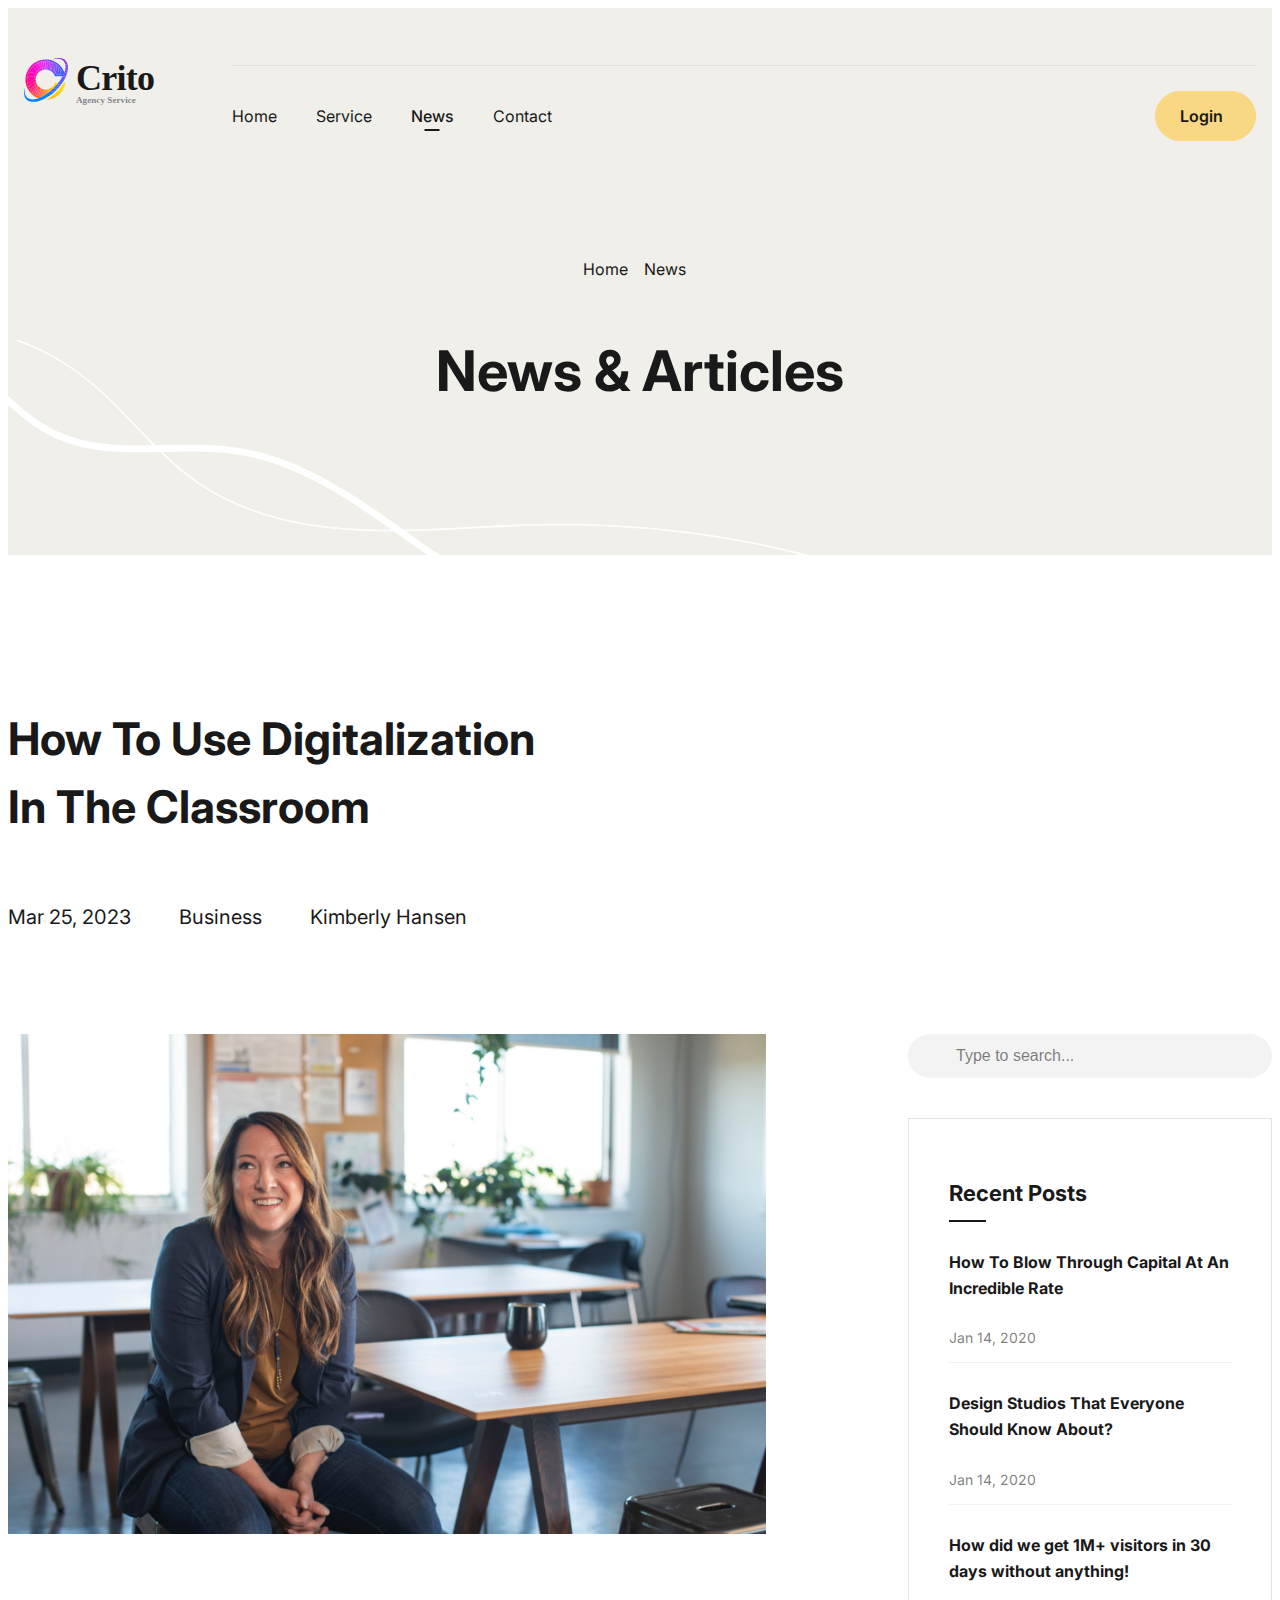
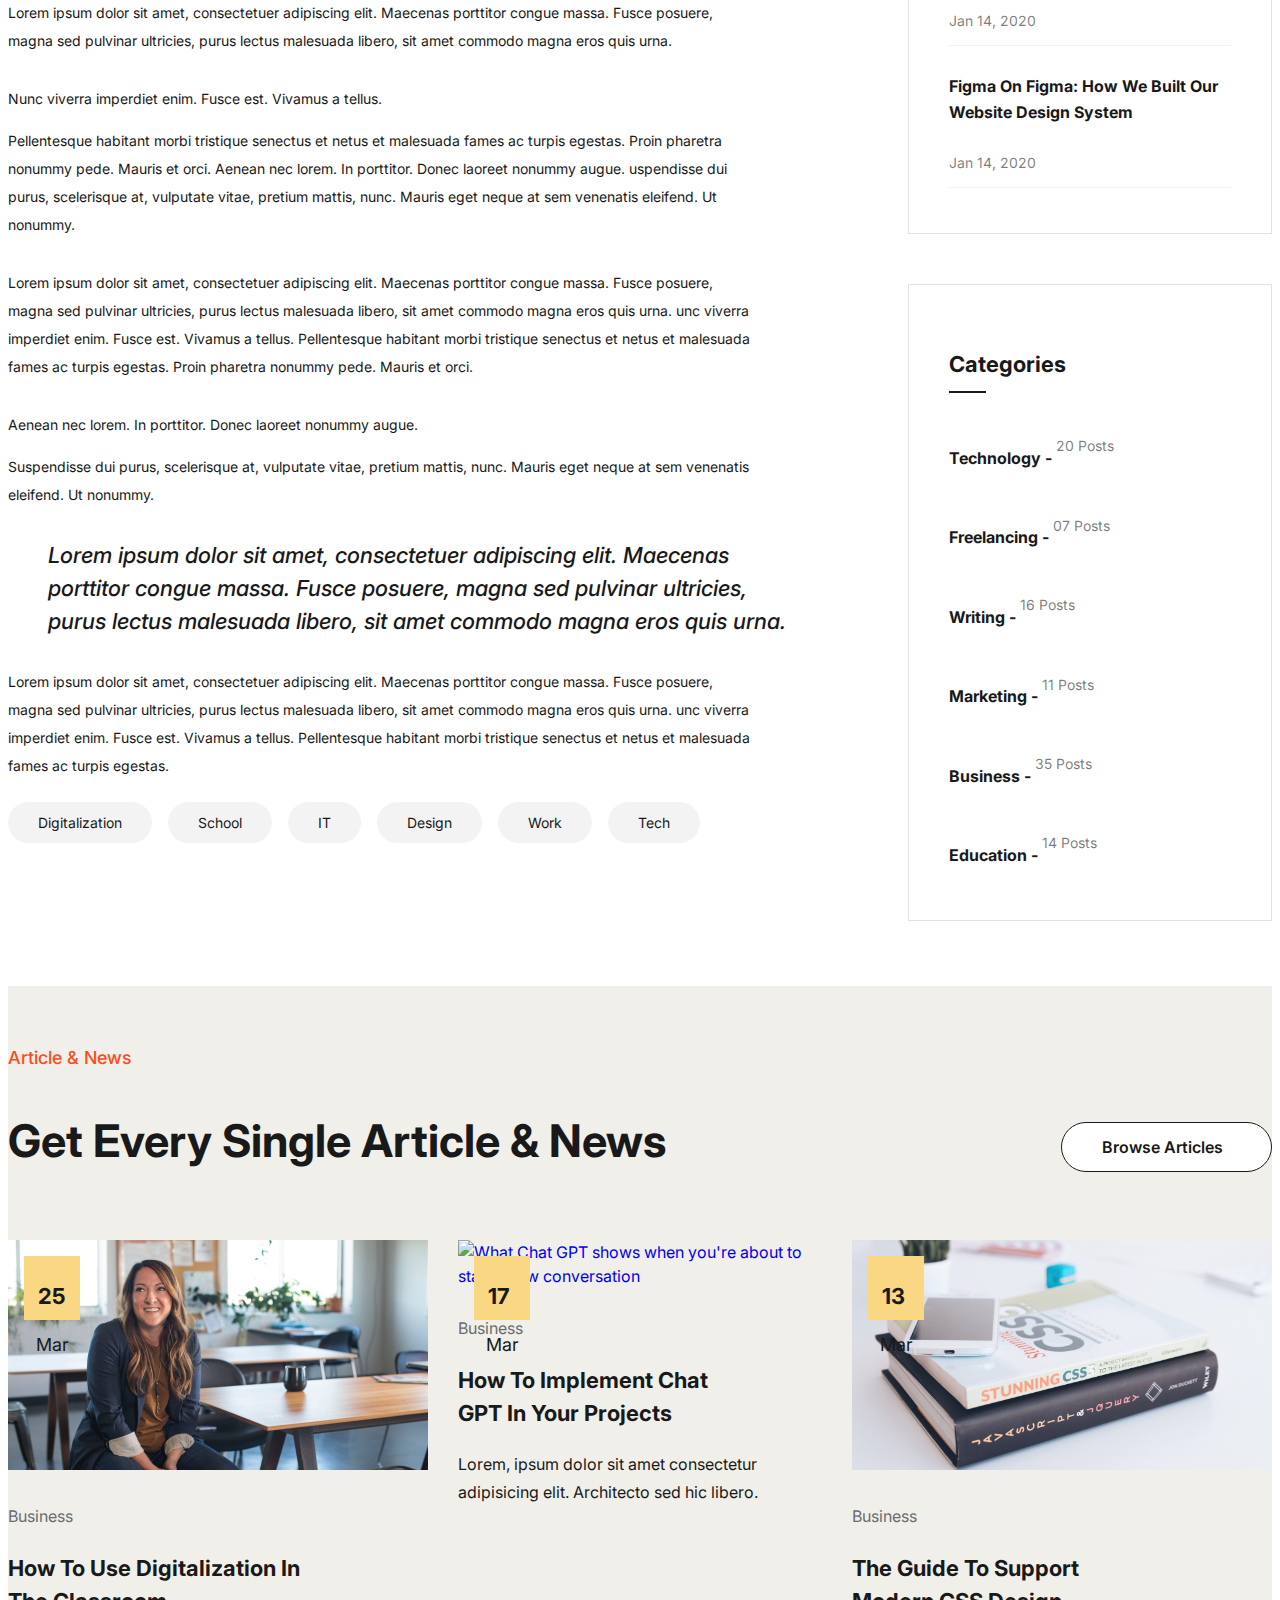
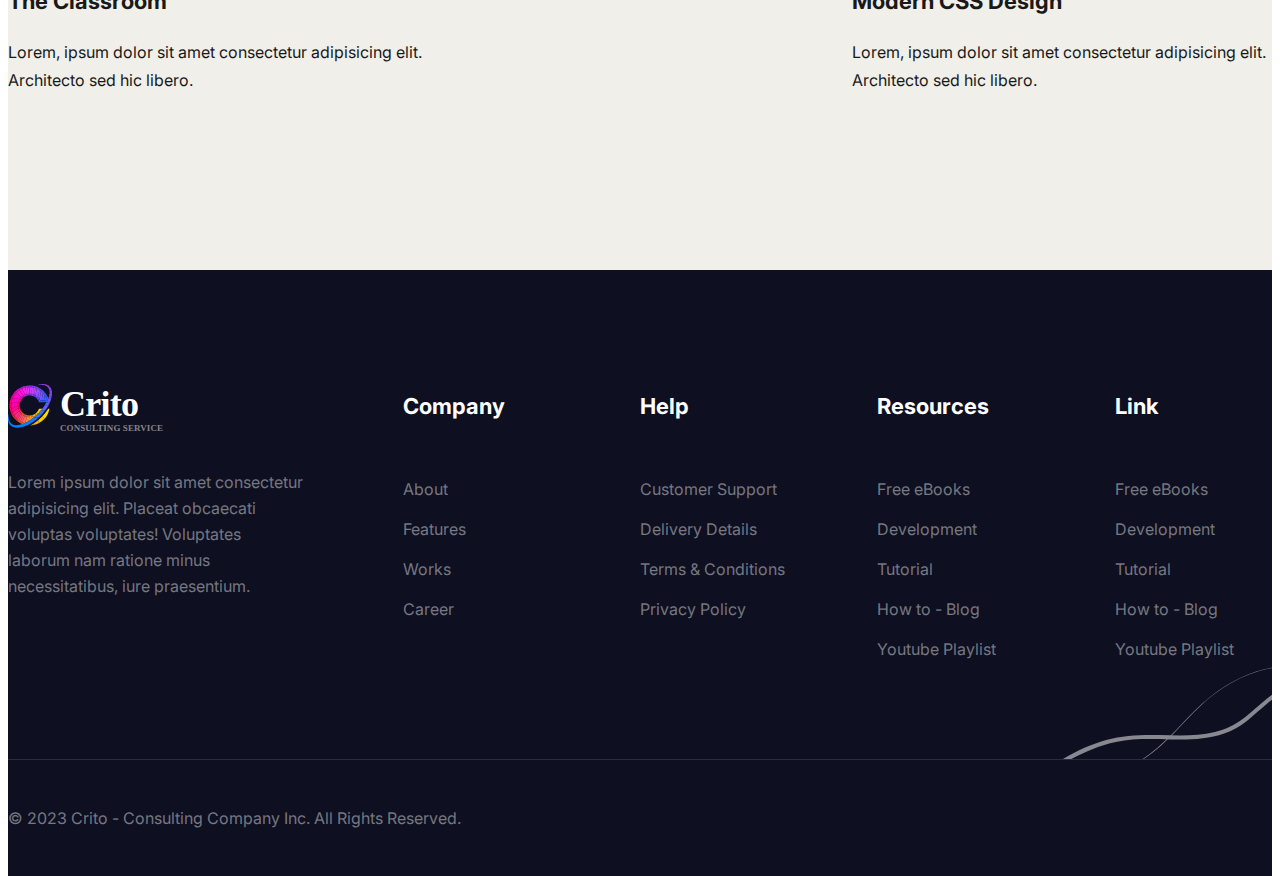
==== commit 4c252e85: "Mindre modifieringar, nu ska responsiviteten fixas" ====
--- a/html/25-mar-article.html
+++ b/html/25-mar-article.html
@@ -6,7 +6,7 @@
     <script src="https://kit.fontawesome.com/41c8b474e2.js" crossorigin="anonymous"></script>
     <link href="https://cdn.jsdelivr.net/npm/bootstrap@5.3.2/dist/css/bootstrap.min.css" rel="stylesheet" integrity="sha384-T3c6CoIi6uLrA9TneNEoa7RxnatzjcDSCmG1MXxSR1GAsXEV/Dwwykc2MPK8M2HN" crossorigin="anonymous">
     <script src="https://cdn.jsdelivr.net/npm/bootstrap@5.3.2/dist/js/bootstrap.bundle.min.js" integrity="sha384-C6RzsynM9kWDrMNeT87bh95OGNyZPhcTNXj1NW7RuBCsyN/o0jlpcV8Qyq46cDfL" crossorigin="anonymous"></script>    
-    <link href="/html-css/css/style.css" rel="stylesheet">
+    <link href="/css/style.css" rel="stylesheet">
     <title>Crito</title>
 </head>
 <body>
@@ -15,7 +15,7 @@
         <!-- Header section -->
         <header>
             <div class="container">
-                <a href="home.html"><img src="/html-css/images/logotype.svg" alt="The logo, a colorful C with a diagonal circle around it, beside it says Crito Agency Service"></a>
+                <a href="home.html"><img src="/images/logotype.svg" alt="The logo, a colorful C with a diagonal circle around it, beside it says Crito Agency Service"></a>
                 <button class="menu-bars"><i class="fa-solid fa-bars-staggered"></i></button>
                 <div class="menu">
                     <div class="top-menu">
@@ -57,7 +57,7 @@
 
             <!-- Breadcrumb section -->
             <section class="breadcrumb">
-                <img class="background-lines" src="/html-css/images/background-lines.svg" alt="White curvy lines">
+                <img class="background-lines" src="/images/background-lines.svg" alt="White curvy lines">
                 <nav>
                     <a href="home.html">Home</a>
                     <a href="news.html">News</a>
@@ -80,7 +80,7 @@
 
                     <div class="article-blog">
                         <div class="article-left">
-                            <img src="/html-css/images/linkedin-sales-solutions-Mis5fyJi7Q0-unsplash.jpg" alt="A happy woman with brown hair in a dark blue shirt sitting on a chair beside a table, looking to the upper left corner">
+                            <img src="/images/linkedin-sales-solutions-Mis5fyJi7Q0-unsplash.jpg" alt="A happy woman with brown hair in a dark blue shirt sitting on a chair beside a table, looking to the upper left corner">
                             <p>Lorem ipsum dolor sit amet, consectetuer adipiscing elit. Maecenas porttitor congue massa. Fusce posuere, magna sed pulvinar ultricies, purus lectus malesuada libero, sit amet commodo magna eros quis urna.</p>
                             <p class="nospace">Nunc viverra imperdiet enim. Fusce est. Vivamus a tellus.</p>
                             <p>Pellentesque habitant morbi tristique senectus et netus et malesuada fames ac turpis egestas. Proin pharetra nonummy pede. Mauris et orci. Aenean nec lorem. In porttitor. Donec laoreet nonummy augue. uspendisse dui purus, scelerisque at, vulputate vitae, pretium mattis, nunc. Mauris eget neque at sem venenatis eleifend. Ut nonummy.</p>
@@ -164,7 +164,7 @@
             </section>
 
             <!-- Article & News section -->
-            <section class="article-news">
+            <section class="article-news2">
                 <div class="container">
                     <h3>Article & News</h3>
                     <div class="browse">
@@ -176,7 +176,7 @@
                         <a href="25-mar-article.html"><div class="news">
                             <div class="img-date">
                                 <div class="image">
-                                    <img src="/html-css/images/linkedin-sales-solutions-Mis5fyJi7Q0-unsplash.jpg" alt="A happy woman with brown hair in a dark blue shirt sitting on a chair beside a table, looking to the upper left corner">
+                                    <img src="/images/linkedin-sales-solutions-Mis5fyJi7Q0-unsplash.jpg" alt="A happy woman with brown hair in a dark blue shirt sitting on a chair beside a table, looking to the upper left corner">
                                 </div>
                                 <div class="date-box">
                                     <div class="date">
@@ -193,7 +193,7 @@
                         <a href="25-mar-article.html"><div class="news">
                              <div class="img-date">
                                 <div class="image">
-                                    <img src="/html-css/images/emiliano-vittoriosi-vEN1bsdSjxM-unsplash.jpg" alt="What Chat GPT shows when you're about to start a new conversation">
+                                    <img src="/images/emiliano-vittoriosi-vEN1bsdSjxM-unsplash.jpg" alt="What Chat GPT shows when you're about to start a new conversation">
                                 </div>
                                 <div class="date-box">
                                     <div class="date">
@@ -210,7 +210,7 @@
                         <a href="25-mar-article.html"><div class="news">
                              <div class="img-date">
                                 <div class="image">
-                                    <img src="/html-css/images/kobu-agency-ipARHaxETRk-unsplash.jpg" alt="A black thick book, a white thinner book and a white phone on top of eachother on a white desk">
+                                    <img src="/images/kobu-agency-ipARHaxETRk-unsplash.jpg" alt="A black thick book, a white thinner book and a white phone on top of eachother on a white desk">
                                 </div>
                                 <div class="date-box">
                                     <div class="date">
@@ -241,10 +241,10 @@
         <!-- Footer section -->
         <footer>
             <div class="top-menu">
-                <img class="background-lines" src="/html-css/images/background-lines-white-right.svg" alt="White curvy lines">
+                <img class="background-lines" src="/images/background-lines-white-right.svg" alt="White curvy lines">
                 <div class="container">
                     <div class="info">
-                        <a href="home.html"><img src="/html-css/images/logotype-white.svg" alt="The logo, a colorful C with a diagonal circle around it, beside it says Crito Consulting Service"></a>
+                        <a href="home.html"><img src="/images/logotype-white.svg" alt="The logo, a colorful C with a diagonal circle around it, beside it says Crito Consulting Service"></a>
                         <p>Lorem ipsum dolor sit amet consectetur adipisicing elit. Placeat obcaecati voluptas voluptates! Voluptates laborum nam ratione minus necessitatibus, iure praesentium.</p>
                     </div>
 
--- a/css/style.css
+++ b/css/style.css
@@ -0,0 +1,1482 @@
+@import url("https://fonts.googleapis.com/css2?family=Inter:wght@300;400;500;600;700;800;900&display=swap");
+@import url("https://fonts.googleapis.com/css2?family=Inter:wght@300;400;500;600;700;800;900&display=swap");
+html, body {
+  color: #191919;
+  font-family: "Inter", sans-serif;
+  font-size: 16px;
+  font-weight: 400;
+  line-height: 1.5;
+}
+html h1, body h1 {
+  font-size: 45px;
+  font-weight: 700;
+}
+html h2, body h2 {
+  font-size: 22px;
+  font-weight: 700;
+}
+html h3, body h3 {
+  color: #F94D1C;
+  font-size: 18px;
+  font-weight: 500;
+}
+
+.wrapper-grid {
+  height: 100vh;
+  display: grid;
+  grid-template-columns: 1fr;
+  grid-template-rows: auto 1fr auto;
+  grid-template-areas: "header" "main" "footer";
+}
+
+.btn-yellow {
+  background-color: #f9d783;
+  border: 1px solid #f9d783;
+  border-color: #f9d783;
+  border-radius: 40px;
+  color: #191919;
+  text-decoration: none;
+  padding: 12px 24px;
+  font-weight: 600;
+}
+.btn-yellow i {
+  margin-left: 8px;
+  font-size: 0.9em;
+}
+.btn-yellow:hover {
+  background-color: #191919;
+  border-color: #191919;
+  color: #f9d783;
+  transition: background-color 0.2s ease-in-out, border-color 0.2s ease-in-out, color 0.2s ease-in-out;
+}
+
+.btn-transparent {
+  background-color: transparent;
+  border: 1px solid #191919;
+  border-color: #191919;
+  border-radius: 40px;
+  color: #191919;
+  text-decoration: none;
+  padding: 14px 24px;
+  font-weight: 600;
+}
+.btn-transparent i {
+  margin-left: 8px;
+  font-size: 0.9em;
+}
+.btn-transparent:hover {
+  background-color: #191919;
+  border-color: #191919;
+  color: #f0efe9;
+  transition: background-color 0.2s ease-in-out, border-color 0.2s ease-in-out, color 0.2s ease-in-out;
+}
+
+.btn-black {
+  background-color: #191919;
+  border: 1px solid #191919;
+  border-color: #191919;
+  border-radius: 40px;
+  color: #ffffff;
+  text-decoration: none;
+  padding: 14px 24px;
+  font-weight: 400;
+}
+.btn-black i {
+  margin-left: 8px;
+  font-size: 0.9em;
+}
+.btn-black:hover {
+  background-color: #f9d783;
+  border-color: #f9d783;
+  color: #191919;
+  transition: background-color 0.2s ease-in-out, border-color 0.2s ease-in-out, color 0.2s ease-in-out;
+}
+
+header {
+  background-color: #f0efe9;
+  padding: 16px;
+}
+header .container {
+  display: flex;
+  align-items: center;
+  justify-content: space-between;
+  gap: 70px;
+}
+header .container .menu-bars {
+  border: none;
+  font-size: 25px;
+  background-color: transparent;
+}
+@media (min-width: 992px) {
+  header .container .menu-bars {
+    display: none;
+  }
+}
+header .container .menu {
+  display: none;
+  flex: 1;
+}
+@media (min-width: 992px) {
+  header .container .menu {
+    display: block;
+  }
+}
+header .container .menu .top-menu {
+  display: flex;
+  justify-content: flex-end;
+  align-items: center;
+  border-bottom: 1px solid rgba(25, 25, 25, 0.062745098);
+  padding-bottom: 10px;
+}
+@media (min-width: 1400px) {
+  header .container .menu .top-menu {
+    justify-content: space-between;
+  }
+}
+header .container .menu .top-menu .contact-information {
+  display: none;
+  align-items: center;
+}
+@media (min-width: 1400px) {
+  header .container .menu .top-menu .contact-information {
+    display: flex;
+  }
+}
+header .container .menu .top-menu .contact-information .contact-box {
+  padding-right: 30px;
+  margin-right: 30px;
+  border-right: 1px solid rgba(25, 25, 25, 0.062745098);
+  font-family: "Inter", sans-serif;
+  font-size: 15px;
+  font-weight: 300;
+  line-height: 25px;
+  font-style: normal;
+  text-align: left;
+  color: #191919;
+}
+header .container .menu .top-menu .contact-information .contact-box i {
+  margin-right: 8px;
+  font-size: 1.2em;
+}
+header .container .menu .top-menu .contact-information .contact-box.last {
+  border: none;
+}
+header .container .menu .top-menu .social-media a {
+  color: #191919;
+  font-size: 1.3rem;
+  margin-left: 18px;
+}
+header .container .menu .top-menu .social-media a:hover {
+  color: #505050;
+  transition: color 0.2s ease-in-out;
+}
+header .container .menu .main-menu {
+  display: flex;
+  justify-content: space-between;
+  align-items: center;
+  padding-top: 25px;
+}
+header .container .menu .main-menu nav a {
+  display: inline-block;
+  color: #191919;
+  text-decoration: none;
+  margin-right: 35px;
+  position: relative;
+}
+header .container .menu .main-menu nav a.active {
+  font-weight: 500;
+}
+header .container .menu .main-menu nav a.active::after, header .container .menu .main-menu nav a:hover::after {
+  content: "";
+  position: absolute;
+  height: 2px;
+  width: 15px;
+  background-color: #191919;
+  left: 50%;
+  bottom: -3px;
+  transform: translate(calc(50% - 15px));
+}
+
+.showcase {
+  background-color: #f0efe9;
+  position: relative;
+  z-index: 0;
+}
+.showcase .background-lines {
+  position: absolute;
+  bottom: 0;
+  left: 0;
+  z-index: -1;
+}
+.showcase .container {
+  display: flex;
+  justify-content: space-between;
+  align-items: center;
+}
+.showcase .container .content {
+  padding-top: 40px;
+  padding-bottom: 40px;
+  text-align: center;
+}
+@media (min-width: 1200px) {
+  .showcase .container .content {
+    text-align: start;
+  }
+}
+.showcase .container .content h1 {
+  font-weight: 700;
+  font-size: 40px;
+}
+@media (min-width: 1200px) {
+  .showcase .container .content h1 {
+    font-size: 86px;
+  }
+}
+@media (min-width: 768px) {
+  .showcase .container .content h1 {
+    font-size: 70px;
+  }
+}
+.showcase .container .content p {
+  font-size: 16px;
+  padding-top: 20px;
+  padding-bottom: 40px;
+  padding-left: 10px;
+  padding-right: 10px;
+}
+@media (min-width: 768px) {
+  .showcase .container .content p {
+    font-size: 20px;
+    padding-left: 0;
+    padding-right: 0;
+  }
+}
+.showcase .container .content a {
+  margin-right: 0px;
+  display: block;
+  margin-bottom: 20px;
+  padding: 18px 36px;
+}
+@media (min-width: 1200px) {
+  .showcase .container .content a {
+    margin-right: 10px;
+    display: inline-block;
+  }
+}
+.showcase .container img {
+  display: none;
+  margin-right: -50px;
+}
+@media (min-width: 1200px) {
+  .showcase .container img {
+    display: block;
+  }
+}
+
+.sponsors {
+  margin-top: 72px;
+}
+.sponsors .container {
+  display: flex;
+  justify-content: space-between;
+}
+.sponsors img {
+  width: 224px;
+  height: 88px;
+}
+
+.features {
+  border: 1px solid rgba(25, 25, 25, 0.1254901961);
+  margin-left: 200px;
+  margin-right: 200px;
+  margin-bottom: 120px;
+  margin-top: 80px;
+  padding-top: 80px;
+  padding-bottom: 80px;
+}
+.features .container {
+  display: flex;
+}
+.features .container .info h1 {
+  margin-top: 18px;
+  margin-bottom: 60px;
+  width: 80%;
+}
+.features .container a {
+  font-weight: 400;
+  width: 50;
+}
+.features .container .btn-yellow {
+  padding: 19px 176px;
+}
+.features .container i {
+  font-size: 14px;
+}
+.features .container .info-side {
+  display: grid;
+  grid-template-columns: repeat(2, 1fr);
+  gap: 60px;
+  margin-right: 100px;
+}
+.features .container .info-side .content-box i {
+  font-size: 30px;
+}
+.features .container .info-side .content-box h2 {
+  margin-top: 28px;
+  margin-bottom: 19px;
+}
+
+.about-company {
+  margin-bottom: 120px;
+  display: flex;
+  position: relative;
+  z-index: 0;
+}
+.about-company .founder-box {
+  width: 368px;
+  height: 180px;
+  background-color: #beebff;
+  position: absolute;
+  bottom: 40px;
+  left: 300px;
+  z-index: 1;
+  padding: 33px 24px;
+}
+.about-company .founder-box .founder-info h2, .about-company .founder-box .founder-info h3 {
+  display: inline;
+}
+.about-company .founder-box .founder-info p {
+  margin-top: 20px;
+  width: 100%;
+}
+.about-company .founder {
+  margin-left: 200px;
+  margin-right: 200px;
+}
+.about-company .founder img {
+  width: 533px;
+  height: 615px;
+  -o-object-fit: cover;
+     object-fit: cover;
+  margin-left: 155px;
+}
+.about-company .about {
+  margin-right: 220px;
+}
+.about-company .about h3 {
+  margin-bottom: 18px;
+}
+.about-company .about h1 {
+  margin-bottom: 37px;
+  width: 90%;
+}
+.about-company .about p {
+  line-height: 32px;
+  margin-bottom: 35px;
+  width: 82%;
+}
+.about-company .about .buttons {
+  margin-top: 87px;
+  display: flex;
+  align-items: center;
+}
+.about-company .about .buttons .btn-black {
+  padding: 16px 36px;
+}
+.about-company .about .buttons .video-btn-text {
+  text-decoration: none;
+  color: #191919;
+  margin-left: 25px;
+  display: flex;
+  align-items: center;
+  margin-left: 40px;
+}
+.about-company .about .buttons .video-btn-text i {
+  font-size: 40px;
+  margin-right: 16px;
+}
+.about-company .about .buttons .video-btn-text span {
+  font-size: 16px;
+}
+.about-company .about .buttons .video-btn-text:hover {
+  color: #444444;
+  transition: color 0.2s ease-in-out;
+}
+
+.our-services {
+  background-color: #f0efe9;
+  padding-top: 120px;
+  padding-bottom: 120px;
+  position: relative;
+  z-index: 0;
+}
+.our-services .background-lines {
+  position: absolute;
+  bottom: 0;
+  right: 0;
+  z-index: -1;
+}
+.our-services .container h1 {
+  margin-top: 18px;
+  width: 40%;
+}
+.our-services .container .info-cards {
+  margin-top: 48px;
+  margin-bottom: 48px;
+  display: flex;
+  justify-content: space-between;
+}
+.our-services .container .info-cards .cards {
+  background-color: #FFFFFF;
+  width: 308px;
+  height: 333px;
+  padding: 30px;
+}
+.our-services .container .info-cards .cards .line {
+  border-bottom: 2px solid #191919;
+  width: 18%;
+  margin-top: 10px;
+  margin-bottom: 30px;
+}
+.our-services .container .info-cards .cards p {
+  margin-top: 16px;
+  line-height: 28px;
+}
+.our-services .container .info-cards .cards .btn-arrow {
+  background-color: #191919;
+  color: #ffffff;
+  font-size: 24px;
+  border-radius: 50%;
+  padding: 15px 23px;
+  float: right;
+  margin-top: 10px;
+}
+.our-services .container .info-cards .cards .btn-arrow:hover {
+  background-color: #f9d783;
+  color: #191919;
+  transition: background-color 0.2s ease-in-out, color 0.2s ease-in-out;
+}
+.our-services .container .info-cards .cards:hover {
+  background-color: #f9d783;
+  transition: background-color 0.3s ease-in-out;
+}
+.our-services .container .info-cards .cards:hover .btn-arrow:hover {
+  background-color: #ffffff;
+  color: #191919;
+  transition: background-color 0.2s ease-in-out, color 0.2s ease-in-out;
+}
+.our-services .bottom {
+  display: flex;
+  justify-content: center;
+}
+.our-services .bottom .btn-transparent {
+  padding: 16px 35px;
+}
+.our-services .bottom .btn-transparent i {
+  margin-left: 15px;
+  font-size: 16px;
+}
+
+.why-choose-us {
+  margin-bottom: 120px;
+  position: relative;
+  z-index: 0;
+}
+.why-choose-us .background-box {
+  width: 1057px;
+  height: 425px;
+  background-color: #f0efe9;
+  position: absolute;
+  bottom: 0;
+  right: 0;
+  z-index: -1;
+}
+.why-choose-us .container {
+  display: flex;
+}
+.why-choose-us .container .why {
+  margin-top: 60px;
+}
+.why-choose-us .container .why h1 {
+  margin-top: 18px;
+  margin-bottom: 30px;
+  width: 65%;
+}
+.why-choose-us .container .why .icon {
+  display: flex;
+  margin-top: 20px;
+}
+.why-choose-us .container .why .icon .text {
+  margin-left: 24px;
+  margin-top: 15px;
+}
+.why-choose-us .container .picture {
+  margin-top: 90px;
+}
+.why-choose-us .container .picture img {
+  width: 645px;
+  height: 505px;
+  -o-object-fit: cover;
+     object-fit: cover;
+}
+
+.project-case {
+  display: flex;
+  flex-direction: column;
+  margin-bottom: 90px;
+}
+.project-case .container h3, .project-case .container h1 {
+  text-align: center;
+}
+.project-case .container h1 {
+  margin-top: 18px;
+  margin-bottom: 100px;
+}
+.project-case .container .grid {
+  display: grid;
+  grid-template-columns: repeat(2, 1fr);
+  grid-template-rows: repeat(2, 1fr);
+  row-gap: 50px;
+  -moz-column-gap: 30px;
+       column-gap: 30px;
+}
+.project-case .container .grid .content-box {
+  display: flex;
+  flex-direction: column;
+}
+.project-case .container .grid .content-box img {
+  max-width: 645px;
+  max-height: 311px;
+  -o-object-fit: cover;
+     object-fit: cover;
+}
+.project-case .container .grid .content-box h2 {
+  margin-top: 35px;
+  border-bottom: 2px solid rgba(25, 25, 25, 0.062745098);
+  padding-bottom: 18px;
+}
+.project-case .container .grid .content-box a {
+  text-decoration: none;
+  color: #191919;
+  align-self: flex-end;
+  margin-right: 16px;
+  margin-top: 35px;
+}
+.project-case .container .grid .content-box a i {
+  margin-left: 10px;
+  font-size: 14px;
+}
+.project-case .container .grid .content-box a:hover {
+  color: #444444;
+  transition: color 0.2 ease-in-out;
+}
+.project-case .btn-black {
+  margin-top: 70px;
+  padding: 16px 36px;
+  align-self: center;
+}
+
+.meet-team {
+  background-color: #f9d783;
+  padding-top: 120px;
+  padding-bottom: 90px;
+}
+.meet-team .container .browse {
+  display: flex;
+  justify-content: space-between;
+  align-items: center;
+  margin-bottom: 100px;
+}
+.meet-team .container .browse h1 {
+  margin-top: 18px;
+}
+.meet-team .container .browse .btn-transparent {
+  padding: 14px 40px;
+}
+.meet-team .container .browse .btn-transparent:hover {
+  color: #f9d783;
+}
+.meet-team .container .team {
+  display: flex;
+  justify-content: space-between;
+}
+.meet-team .container .team .members {
+  display: flex;
+  flex-direction: column;
+  margin-bottom: 50px;
+}
+.meet-team .container .team .members img {
+  width: 308px;
+  height: 420px;
+  -o-object-fit: cover;
+     object-fit: cover;
+}
+.meet-team .container .team .members h2 {
+  margin-top: 28px;
+  margin-bottom: 12px;
+}
+.meet-team .container .dots {
+  display: flex;
+  justify-content: center;
+}
+.meet-team .container .dots a {
+  color: rgba(25, 25, 25, 0.1254901961);
+  margin: 10px;
+}
+.meet-team .container .dots a i {
+  font-size: 12px;
+}
+.meet-team .container .dots a:hover {
+  color: #191919;
+  transition: color 0.2s ease-in-out;
+}
+.meet-team .container .dots .active {
+  color: #191919;
+}
+
+.testimonial {
+  background-color: #f9d783;
+  padding-bottom: 120px;
+}
+.testimonial .white-box {
+  background-color: #ffffff;
+  margin: 0px 200px;
+}
+.testimonial .container {
+  padding-top: 120px;
+  padding-bottom: 120px;
+  display: flex;
+  flex-direction: column;
+}
+.testimonial .container h3, .testimonial .container h1 {
+  text-align: center;
+}
+.testimonial .container h1 {
+  margin-top: 18px;
+}
+.testimonial .container .reviews {
+  display: flex;
+  justify-content: space-around;
+  gap: 110px;
+  margin: 0px 30px;
+}
+.testimonial .container .reviews .client {
+  margin-top: 90px;
+}
+.testimonial .container .reviews .client i {
+  color: #F94D1C;
+  font-size: 14px;
+  margin-bottom: 26px;
+}
+.testimonial .container .reviews .client p {
+  line-height: 34px;
+}
+.testimonial .container .reviews .client .parent {
+  display: flex;
+  margin-top: 36px;
+}
+.testimonial .container .reviews .client .parent img {
+  width: 70px;
+  height: 70px;
+  -o-object-fit: cover;
+     object-fit: cover;
+  border: 2px solid #ffffff;
+  border-radius: 50%;
+}
+.testimonial .container .reviews .client .child {
+  margin-left: 16px;
+  margin-top: 10px;
+}
+.testimonial .container .reviews .client .child h4 {
+  font-size: 16px;
+  color: #F94D1C;
+}
+.testimonial .container .btn-black {
+  align-self: center;
+  margin-top: 90px;
+  padding: 14px 36px;
+}
+
+.article-news {
+  background-color: #ffffff;
+  padding-top: 120px;
+  padding-bottom: 90px;
+}
+.article-news .container {
+  display: flex;
+  flex-direction: column;
+}
+.article-news .container .browse {
+  display: flex;
+  justify-content: space-between;
+  align-items: center;
+}
+.article-news .container .browse h1 {
+  margin-top: 18px;
+}
+.article-news .container .browse .btn-transparent {
+  padding: 14px 40px;
+}
+.article-news .container .articles {
+  margin-top: 35px;
+  display: flex;
+  justify-content: space-between;
+  -moz-column-gap: 30px;
+       column-gap: 30px;
+}
+.article-news .container .articles a {
+  text-decoration: none;
+}
+.article-news .container .articles a h2, .article-news .container .articles a p {
+  color: #191919;
+}
+.article-news .container .articles .news .img-date {
+  position: relative;
+}
+.article-news .container .articles .news .img-date .image img {
+  width: 420px;
+  height: 230px;
+  -o-object-fit: cover;
+     object-fit: cover;
+}
+.article-news .container .articles .news .img-date .date-box {
+  background-color: #f9d783;
+  width: 56px;
+  height: 64px;
+  position: absolute;
+  top: 16px;
+  left: 16px;
+  display: flex;
+  justify-content: center;
+}
+.article-news .container .articles .news .img-date .date-box .date {
+  padding: 6px;
+}
+.article-news .container .articles .news .img-date .date-box .date h2 {
+  margin-bottom: 0;
+  padding-left: 3px;
+}
+.article-news .container .articles .news .img-date .date-box .date p {
+  font-size: 18px;
+  padding-left: 1px;
+}
+.article-news .container .articles .news h4 {
+  margin-top: 28px;
+  margin-bottom: 24px;
+  font-size: 16px;
+  font-weight: 400;
+  color: #6A6C71;
+}
+.article-news .container .articles .news h2 {
+  width: 70%;
+  margin-bottom: 20px;
+}
+.article-news .container .articles .news p {
+  line-height: 28px;
+}
+.article-news .container .articles .news:hover h2, .article-news .container .articles .news:hover p {
+  color: #505050;
+  transition: color 0.2s ease-in-out;
+}
+.article-news .container .dots {
+  display: flex;
+  justify-content: center;
+  margin-top: 70px;
+}
+.article-news .container .dots a {
+  color: rgba(25, 25, 25, 0.1254901961);
+  margin: 10px;
+}
+.article-news .container .dots a i {
+  font-size: 12px;
+}
+.article-news .container .dots a:hover {
+  color: #191919;
+  transition: color 0.2s ease-in-out;
+}
+.article-news .container .dots .active {
+  color: #191919;
+}
+
+.signup {
+  background-color: #f0efe9;
+  padding-top: 100px;
+  padding-bottom: 100px;
+  position: relative;
+}
+.signup .background-lines {
+  position: absolute;
+  bottom: 55px;
+  right: 0;
+}
+.signup .container .column {
+  display: flex;
+  justify-content: space-between;
+  align-items: center;
+}
+.signup .container .subscribe input {
+  border-radius: 25px;
+  padding: 16px 36px;
+  border: none;
+  outline: none;
+  margin-right: 16px;
+}
+.signup .container .subscribe input:hover {
+  background-color: #fbfbfb;
+}
+.signup .container .subscribe .btn-yellow {
+  padding: 16px 36px;
+}
+
+.breadcrumb {
+  background-color: #f0efe9;
+  padding-top: 100px;
+  padding-bottom: 105px;
+  position: relative;
+  display: flex;
+  flex-direction: column;
+  justify-content: center;
+  align-items: center;
+}
+.breadcrumb img {
+  position: absolute;
+  bottom: 0;
+  left: 0;
+}
+.breadcrumb nav {
+  padding-bottom: 10px;
+}
+.breadcrumb nav a {
+  text-decoration: none;
+  color: #191919;
+  padding-right: 12px;
+}
+.breadcrumb nav:hover {
+  color: #444444;
+  transition: color 0.2s ease-in-out;
+}
+.breadcrumb h1 {
+  font-weight: 700;
+  font-size: 56px;
+}
+
+.news-articles {
+  padding-top: 130px;
+  padding-bottom: 85px;
+}
+.news-articles .container {
+  display: none;
+  display: flex;
+  flex-direction: column;
+}
+.news-articles .container .articles {
+  margin-top: 35px;
+  margin-bottom: 100px;
+  display: grid;
+  grid-template-columns: repeat(3, 1fr);
+  grid-template-rows: repeat(3, 1fr);
+  grid-column-gap: 30px;
+  grid-row-gap: 60px;
+}
+.news-articles .container .articles a {
+  text-decoration: none;
+}
+.news-articles .container .articles a h2, .news-articles .container .articles a p {
+  color: #191919;
+}
+.news-articles .container .articles .news .img-date {
+  position: relative;
+}
+.news-articles .container .articles .news .img-date .image img {
+  width: 420px;
+  height: 230px;
+  -o-object-fit: cover;
+     object-fit: cover;
+}
+.news-articles .container .articles .news .img-date .date-box {
+  background-color: #f9d783;
+  width: 56px;
+  height: 64px;
+  position: absolute;
+  top: 16px;
+  left: 16px;
+  display: flex;
+  justify-content: center;
+}
+.news-articles .container .articles .news .img-date .date-box .date {
+  padding: 12px;
+}
+.news-articles .container .articles .news .img-date .date-box .date h2 {
+  margin-bottom: 0;
+  padding-left: 3px;
+  line-height: 20px;
+}
+.news-articles .container .articles .news .img-date .date-box .date p {
+  font-size: 18px;
+  padding-left: 1px;
+}
+.news-articles .container .articles .news h4 {
+  margin-top: 28px;
+  margin-bottom: 24px;
+  font-size: 16px;
+  font-weight: 400;
+  color: #6A6C71;
+}
+.news-articles .container .articles .news h2 {
+  width: 85%;
+  margin-bottom: 20px;
+  line-height: 33px;
+}
+.news-articles .container .articles .news p {
+  line-height: 28px;
+  width: 100%;
+}
+.news-articles .container .articles .news:hover h2, .news-articles .container .articles .news:hover p {
+  color: #505050;
+  transition: color 0.2s ease-in-out;
+}
+.news-articles .container .pagination {
+  display: flex;
+  justify-content: center;
+  -moz-column-gap: 10px;
+       column-gap: 10px;
+}
+.news-articles .container .pagination .btn-page {
+  border: 1px solid #EAE9F2;
+  border-radius: 5px;
+  width: 38px;
+  height: 38px;
+  padding-top: 2px;
+}
+.news-articles .container .pagination a {
+  text-decoration: none;
+  color: #191919;
+  text-align: center;
+  font-size: 21px;
+}
+.news-articles .container .pagination a.active, .news-articles .container .pagination a:hover {
+  background-color: #191919;
+  border-color: #191919;
+  color: #ffffff;
+}
+.news-articles .container .pagination a:hover {
+  transition: background-color 0.2s ease-in-out, color 0.2s ease-in-out;
+}
+
+.signup {
+  background-color: #f0efe9;
+  padding-top: 100px;
+  padding-bottom: 100px;
+  position: relative;
+}
+.signup .background-lines {
+  position: absolute;
+  bottom: 55px;
+  right: 0;
+}
+.signup .container .column {
+  display: flex;
+  justify-content: space-between;
+  align-items: center;
+}
+.signup .container .subscribe input {
+  border-radius: 25px;
+  padding: 16px 36px;
+  border: none;
+  outline: none;
+  margin-right: 16px;
+}
+.signup .container .subscribe .btn-yellow {
+  padding: 16px 36px;
+}
+
+.breadcrumb {
+  background-color: #f0efe9;
+  padding-top: 100px;
+  padding-bottom: 105px;
+  position: relative;
+  display: flex;
+  flex-direction: column;
+  justify-content: center;
+  align-items: center;
+}
+.breadcrumb img {
+  position: absolute;
+  bottom: 0;
+  left: 0;
+}
+.breadcrumb nav {
+  padding-bottom: 10px;
+}
+.breadcrumb nav a {
+  text-decoration: none;
+  color: #191919;
+  padding-right: 12px;
+}
+.breadcrumb nav a:hover {
+  color: #444444;
+  transition: color 0.2s ease-in-out;
+}
+.breadcrumb h1 {
+  font-weight: 700;
+  font-size: 56px;
+}
+
+.article {
+  padding-top: 120px;
+  padding-bottom: 65px;
+}
+.article .container h1 {
+  width: 45%;
+  margin-bottom: 35px;
+}
+.article .container .article-info {
+  padding-bottom: 75px;
+  display: flex;
+}
+.article .container .article-info h4 {
+  font-size: 20px;
+  font-weight: 400;
+}
+.article .container .article-info i {
+  padding: 8px 24px;
+  font-size: 8px;
+  color: #f9d783;
+}
+.article .container .article-blog {
+  display: grid;
+  grid-template-columns: 2fr 1fr;
+  grid-template-rows: 1fr;
+  grid-column-gap: 142px;
+}
+.article .container .article-blog .article-left img {
+  width: 758px;
+  height: 500px;
+  -o-object-fit: cover;
+     object-fit: cover;
+  margin-bottom: 45px;
+}
+.article .container .article-blog .article-left p {
+  font-size: 14px;
+  line-height: 28px;
+  width: 98%;
+  margin-bottom: 30px;
+}
+.article .container .article-blog .article-left .nospace {
+  margin-bottom: 0;
+}
+.article .container .article-blog .article-left .citat {
+  position: relative;
+}
+.article .container .article-blog .article-left .citat i {
+  position: absolute;
+  font-size: 22px;
+}
+.article .container .article-blog .article-left .citat h2 {
+  font-weight: 500;
+  padding-left: 40px;
+  font-style: italic;
+  margin-bottom: 30px;
+  width: 98%;
+}
+.article .container .article-blog .article-left .tags a {
+  text-decoration: none;
+  color: #191919;
+  font-size: 14px;
+}
+.article .container .article-blog .article-left .tags .btn-grey {
+  background-color: #f3f3f3;
+  border-radius: 40px;
+  padding: 12px 30px;
+  margin-right: 12px;
+}
+.article .container .article-blog .article-left .tags .btn-grey:hover {
+  background-color: #dedede;
+  transition: background-color 0.2s ease-in-out;
+}
+.article .container .article-blog .article-right .searchbox {
+  background-color: #f3f3f3;
+  display: flex;
+  align-items: center;
+  justify-content: flex-start;
+  border-radius: 40px;
+  padding: 12px 36px;
+  margin-bottom: 40px;
+}
+.article .container .article-blog .article-right .searchbox i {
+  color: #191919;
+}
+.article .container .article-blog .article-right .searchbox input {
+  background-color: transparent;
+  width: 100%;
+  border: none;
+  outline: none;
+  font-size: 16px;
+  margin-left: 10px;
+}
+.article .container .article-blog .article-right .searchbox input::-moz-placeholder {
+  color: rgba(25, 25, 25, 0.5647058824);
+}
+.article .container .article-blog .article-right .searchbox input::placeholder {
+  color: rgba(25, 25, 25, 0.5647058824);
+}
+.article .container .article-blog .article-right .searchbox:hover {
+  background-color: #eeeeee;
+  transition: background-color 0.2s ease-in-out;
+}
+.article .container .article-blog .article-right .recent-box {
+  border: 1px solid rgba(25, 25, 25, 0.1254901961);
+  padding: 40px 40px;
+  padding-bottom: 25px;
+}
+.article .container .article-blog .article-right .recent-box .line {
+  border-bottom: 2px solid #191919;
+  width: 13%;
+  margin-top: -8px;
+  margin-bottom: 25px;
+}
+.article .container .article-blog .article-right .recent-box a {
+  text-decoration: none;
+}
+.article .container .article-blog .article-right .recent-box a .post {
+  border-bottom: 1px solid rgba(25, 25, 25, 0.062745098);
+  margin-bottom: 20px;
+}
+.article .container .article-blog .article-right .recent-box a .post h5 {
+  font-size: 16px;
+  font-weight: 700;
+  line-height: 26px;
+  color: #191919;
+}
+.article .container .article-blog .article-right .recent-box a .post p {
+  font-size: 14px;
+  color: rgba(25, 25, 25, 0.5843137255);
+}
+.article .container .article-blog .article-right .recent-box a .post .last {
+  border-bottom: none;
+  margin-bottom: 0;
+}
+.article .container .article-blog .article-right .recent-box a .post:hover h5, .article .container .article-blog .article-right .recent-box a .post:hover p {
+  color: #505050;
+  transition: color 0.2s ease-in-out;
+}
+.article .container .article-blog .article-right .categories-box {
+  margin-top: 50px;
+  border: 1px solid rgba(25, 25, 25, 0.1254901961);
+  padding: 45px 40px;
+  padding-bottom: 25px;
+}
+.article .container .article-blog .article-right .categories-box .line {
+  border-bottom: 2px solid #191919;
+  width: 13%;
+  margin-top: -8px;
+  margin-bottom: 25px;
+}
+.article .container .article-blog .article-right .categories-box a {
+  text-decoration: none;
+}
+.article .container .article-blog .article-right .categories-box a .category {
+  display: flex;
+}
+.article .container .article-blog .article-right .categories-box a .category h5 {
+  font-size: 16px;
+  font-weight: 700;
+  line-height: 26px;
+  margin-right: 4px;
+  color: #191919;
+}
+.article .container .article-blog .article-right .categories-box a .category p {
+  font-size: 14px;
+  color: rgba(25, 25, 25, 0.5843137255);
+  padding-top: 3px;
+}
+.article .container .article-blog .article-right .categories-box a .category:hover h5, .article .container .article-blog .article-right .categories-box a .category:hover p {
+  color: #505050;
+  transition: color 0.2s ease-in-out;
+}
+
+.article-news2 {
+  padding-top: 40px;
+  padding-bottom: 70px;
+  background-color: #f0efe9;
+}
+.article-news2 .container {
+  display: flex;
+  flex-direction: column;
+}
+.article-news2 .container .browse {
+  display: flex;
+  justify-content: space-between;
+  align-items: center;
+}
+.article-news2 .container .browse h1 {
+  margin-top: 18px;
+}
+.article-news2 .container .browse .btn-transparent {
+  background-color: #ffffff;
+  padding: 12px 40px;
+}
+.article-news2 .container .browse .btn-transparent:hover {
+  background-color: transparent;
+  color: #191919;
+  transition: background-color 0.2s ease-in-out, color 0.2s ease-in-out;
+}
+.article-news2 .container .articles {
+  margin-top: 35px;
+  display: flex;
+  justify-content: space-between;
+  -moz-column-gap: 30px;
+       column-gap: 30px;
+}
+.article-news2 .container .articles a {
+  text-decoration: none;
+}
+.article-news2 .container .articles a h2, .article-news2 .container .articles a p {
+  color: #191919;
+}
+.article-news2 .container .articles .news .img-date {
+  position: relative;
+}
+.article-news2 .container .articles .news .img-date .image img {
+  width: 420px;
+  height: 230px;
+  -o-object-fit: cover;
+     object-fit: cover;
+}
+.article-news2 .container .articles .news .img-date .date-box {
+  background-color: #f9d783;
+  width: 56px;
+  height: 64px;
+  position: absolute;
+  top: 16px;
+  left: 16px;
+  display: flex;
+  justify-content: center;
+}
+.article-news2 .container .articles .news .img-date .date-box .date {
+  padding: 6px;
+}
+.article-news2 .container .articles .news .img-date .date-box .date h2 {
+  margin-bottom: 0;
+  padding-left: 3px;
+}
+.article-news2 .container .articles .news .img-date .date-box .date p {
+  font-size: 18px;
+  padding-left: 1px;
+}
+.article-news2 .container .articles .news h4 {
+  margin-top: 28px;
+  margin-bottom: 24px;
+  font-size: 16px;
+  font-weight: 400;
+  color: #6A6C71;
+}
+.article-news2 .container .articles .news h2 {
+  width: 70%;
+  margin-bottom: 20px;
+}
+.article-news2 .container .articles .news p {
+  line-height: 28px;
+}
+.article-news2 .container .articles .news:hover h2, .article-news2 .container .articles .news:hover p {
+  color: #505050;
+  transition: color 0.2s ease-in-out;
+}
+.article-news2 .container .dots {
+  display: flex;
+  justify-content: center;
+  margin-top: 70px;
+}
+.article-news2 .container .dots a {
+  color: rgba(25, 25, 25, 0.1254901961);
+  margin: 10px;
+}
+.article-news2 .container .dots a i {
+  font-size: 12px;
+}
+.article-news2 .container .dots a:hover {
+  color: #191919;
+  transition: color 0.2s ease-in-out;
+}
+.article-news2 .container .dots .active {
+  color: #191919;
+}
+
+.breadcrumb {
+  background-color: #f0efe9;
+  padding-top: 100px;
+  padding-bottom: 105px;
+  position: relative;
+  display: flex;
+  flex-direction: column;
+  justify-content: center;
+  align-items: center;
+}
+.breadcrumb img {
+  position: absolute;
+  bottom: 0;
+  left: 0;
+}
+.breadcrumb nav {
+  padding-bottom: 10px;
+}
+.breadcrumb nav a {
+  text-decoration: none;
+  color: #191919;
+  padding-right: 12px;
+}
+.breadcrumb nav a:hover {
+  color: #444444;
+  transition: color 0.2s ease-in-out;
+}
+.breadcrumb h1 {
+  font-weight: 700;
+  font-size: 56px;
+}
+
+.contact {
+  margin-top: 120px;
+  margin-bottom: 80px;
+}
+.contact .container .contact-info {
+  display: grid;
+  grid-template-columns: repeat(3, 1fr);
+  grid-template-rows: 1fr;
+  grid-column-gap: 30px;
+}
+.contact .container .contact-info .contact-box {
+  border: 1px solid rgba(25, 25, 25, 0.1254901961);
+  padding: 50px 60px;
+  display: flex;
+}
+.contact .container .contact-info .contact-box .icon {
+  margin-right: 24px;
+}
+.contact .container .contact-info .contact-box .icon i {
+  color: #ffffff;
+  border: 1px solid #191919;
+  border-radius: 50%;
+  padding: 18px;
+  background-color: #191919;
+}
+.contact .container .contact-info .contact-box .icon .location {
+  padding: 18px 20px;
+}
+.contact .container .contact-info .contact-box .info h2 {
+  margin-bottom: 25px;
+}
+.contact .container .contact-info .contact-box .info p {
+  margin-bottom: 4px;
+}
+
+.leave-us-a-message {
+  margin-bottom: 120px;
+}
+.leave-us-a-message .container {
+  background-color: #f0efe9;
+  padding: 100px 0px;
+  display: flex;
+  flex-direction: column;
+  align-items: center;
+}
+.leave-us-a-message .container h1 {
+  width: 35%;
+  text-align: center;
+  margin-top: 20px;
+  margin-bottom: 32px;
+}
+.leave-us-a-message .container form {
+  display: flex;
+  flex-direction: column;
+  width: 80%;
+}
+.leave-us-a-message .container form #name, .leave-us-a-message .container form #email, .leave-us-a-message .container form #message {
+  border: none;
+  outline: none;
+  border-radius: 40px;
+  padding: 18px 36px;
+  margin-bottom: 16px;
+  box-sizing: border-box;
+}
+.leave-us-a-message .container form #name:hover, .leave-us-a-message .container form #email:hover, .leave-us-a-message .container form #message:hover {
+  background-color: #f9f9f9;
+  transition: background-color 0.2s ease-in-out;
+}
+.leave-us-a-message .container form #message {
+  margin-bottom: 44px;
+  height: 160px;
+}
+.leave-us-a-message .container form .btn-yellow {
+  text-align: center;
+  padding: 18px 0px;
+}
+
+.map .google-map {
+  width: 100%;
+  height: 620px;
+  margin-bottom: -6px;
+}
+
+footer {
+  background-color: #0E1021;
+  color: #ffffff;
+  padding-top: 110px;
+}
+footer .top-menu {
+  border-bottom: 1px solid rgba(255, 255, 255, 0.1254901961);
+  position: relative;
+}
+footer .top-menu .background-lines {
+  position: absolute;
+  bottom: 0;
+  right: 0;
+}
+footer .top-menu .container {
+  display: grid;
+  grid-template-columns: 2fr repeat(4, 1fr);
+  grid-template-rows: 1fr;
+  grid-column-gap: 80px;
+  padding-bottom: 90px;
+}
+footer .top-menu .container img {
+  width: 168px;
+}
+footer .top-menu .container .info p {
+  width: 95%;
+  margin-top: 30px;
+  line-height: 26px;
+  color: rgba(255, 255, 255, 0.4392156863);
+}
+footer .top-menu .container .links h2 {
+  margin-top: 10px;
+  margin-bottom: 46px;
+}
+footer .top-menu .container .links a {
+  text-decoration: none;
+  color: rgba(255, 255, 255, 0.4392156863);
+  line-height: 40px;
+  display: block;
+}
+footer .top-menu .container .links a:hover {
+  color: rgba(255, 255, 255, 0.2666666667);
+  transition: color 0.2s ease-in-out;
+}
+footer .bottom-menu {
+  margin: 30px 0px;
+}
+footer .bottom-menu .container {
+  display: flex;
+  justify-content: space-between;
+}
+footer .bottom-menu .container p {
+  color: rgba(255, 255, 255, 0.4392156863);
+}
+footer .bottom-menu .container .social-media a {
+  color: #ffffff;
+  margin-left: 18px;
+  font-size: 16px;
+}
+footer .bottom-menu .container .social-media a:hover {
+  color: rgba(255, 255, 255, 0.4392156863);
+  transition: color 0.2s ease-in-out;
+}